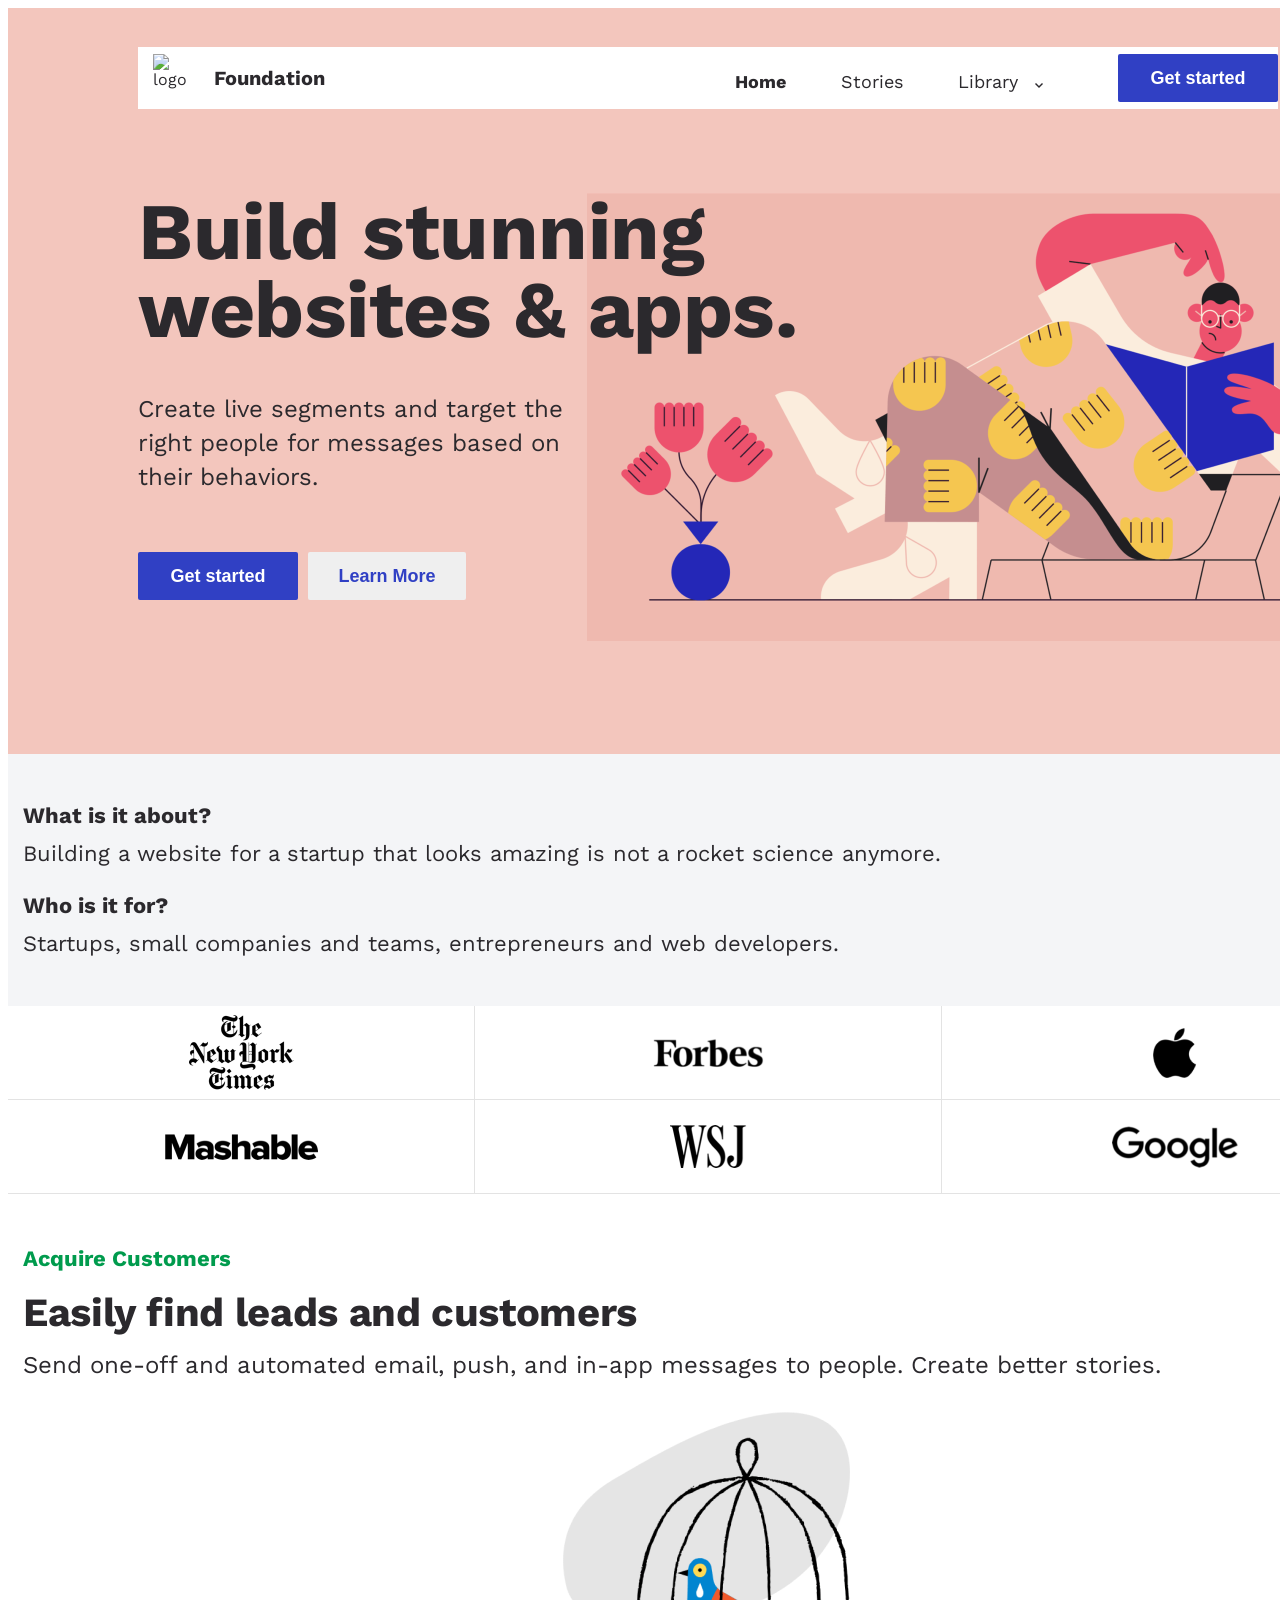
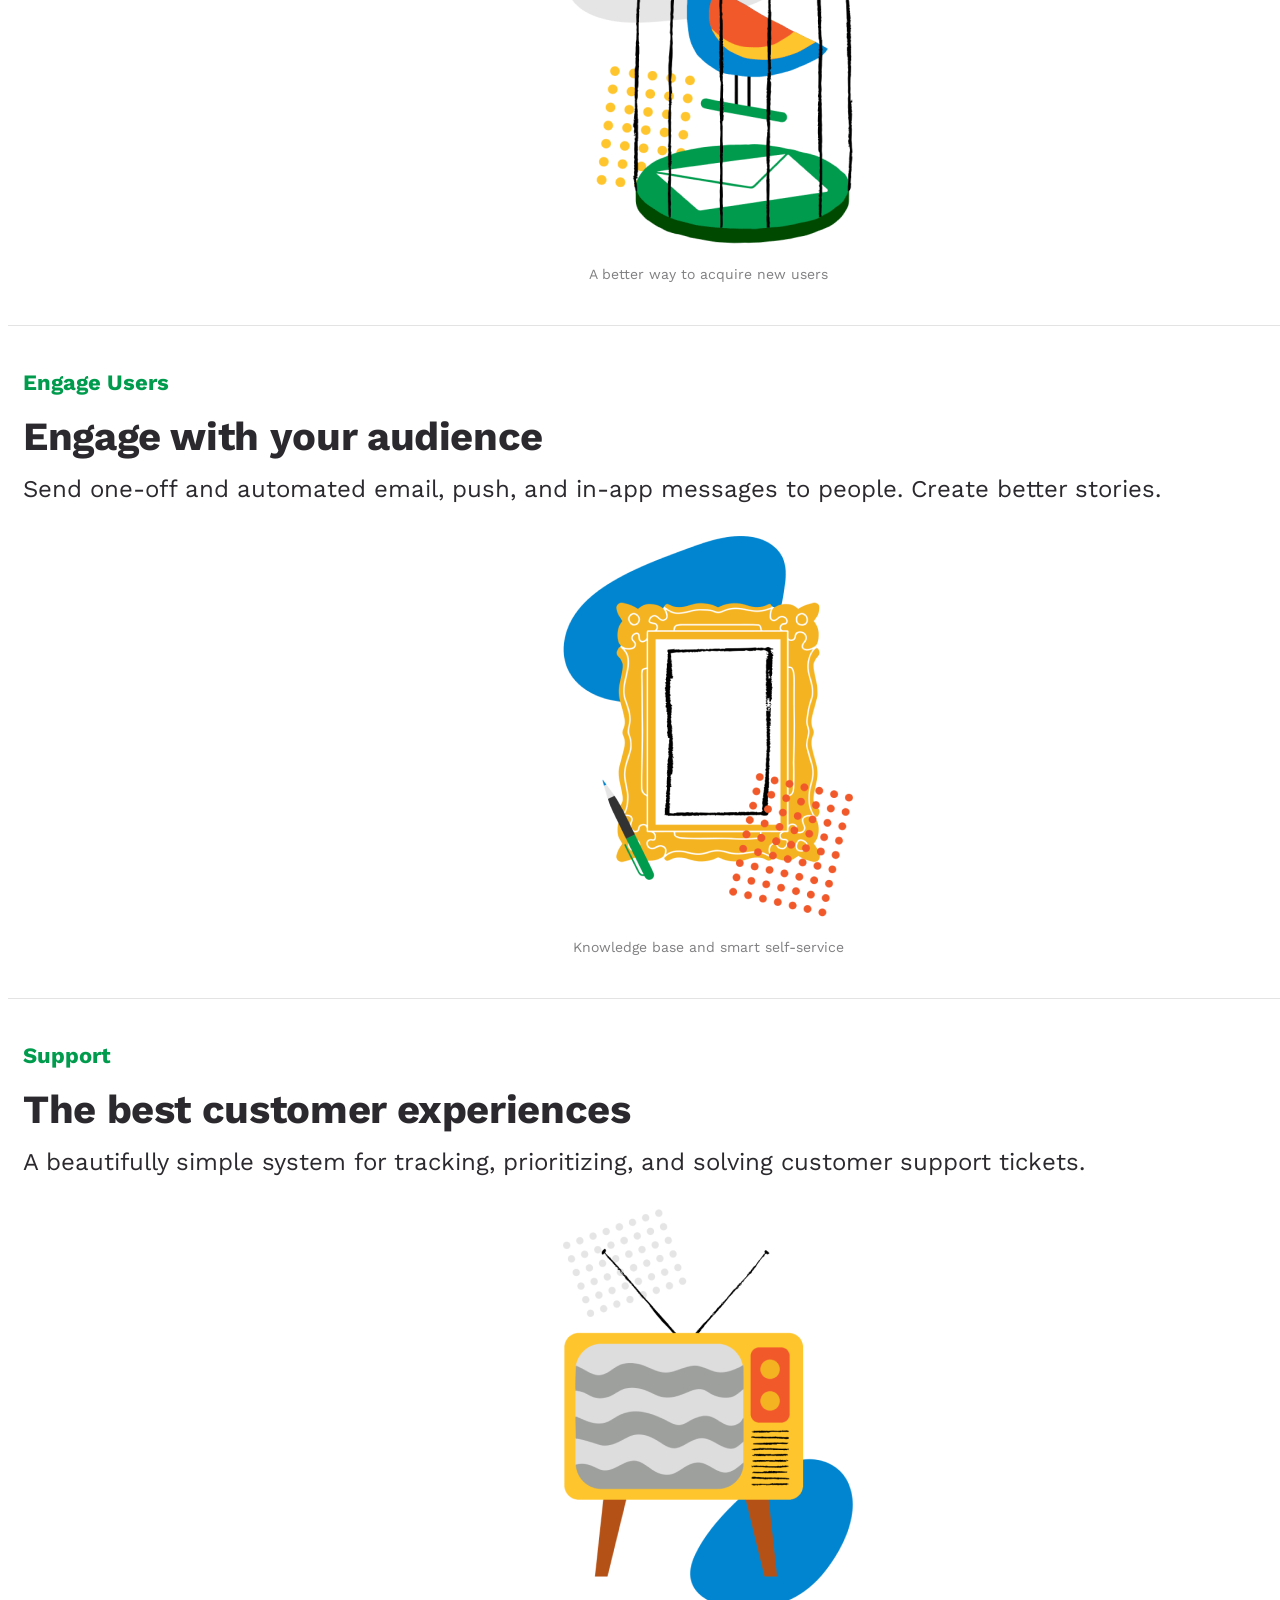
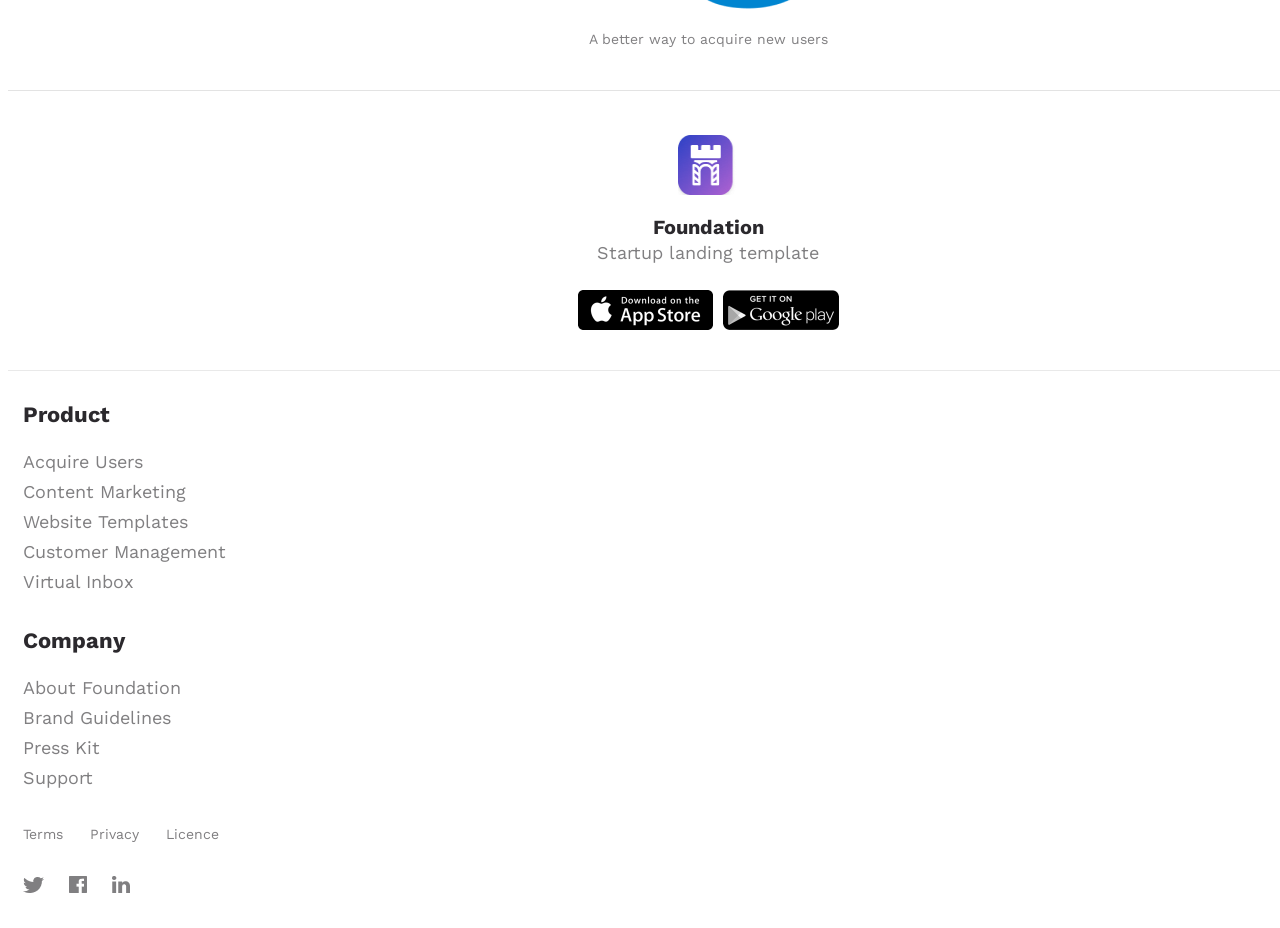
==== website/index.html @ b4afd5ca "website creation" ====
<!DOCTYPE html>
<html lang="en">
<head>
    <meta charset="UTF-8">
    <meta name="viewport" content="width=device-width, initial-scale=1.0">
    <link href="https://fonts.googleapis.com/css2?family=Work+Sans:wght@400;700&display=swap" rel="stylesheet">
    <link rel="stylesheet" href="https://cdnjs.cloudflare.com/ajax/libs/normalize/8.0.1/normalize.min.css"
        integrity="sha512-NhSC1YmyruXifcj/KFRWoC561YpHpc5Jtzgvbuzx5VozKpWvQ+4nXhPdFgmx8xqexRcpAglTj9sIBWINXa8x5w=="
        crossorigin="anonymous" referrerpolicy="no-referrer" />
    <title>Hello my first site!!!</title>
    <link rel="stylesheet" href="styles.css">
</head>
<body>
    <div class="page">
        <div class="top-section">
            <header class="header">
                <div class="logo">
                    <img class="logo__image" src="img/icon.png" alt="logo">
                    <div class="logo__text">
                        <div class="logo__name">Foundation</div>
                        <div class="logo__description">Startup landing template</div>
                    </div>
                </div>
                <nav class="navigation">
                        <a href="#" class="navigation__item navigation__item__selected">Home</a>
                        <a href="#" class="navigation__item">Stories</a>
                        <a href="#" class="navigation__item">Library <i class="navigation__arrow"></i></a>
                </nav>
                <button class="action-button header__button">Get started</button>
                <button class="header__menu-button">
                    <span class="header__menu-ikon"></span>
                </button>
            </header>

        <!-- Headline -->

            <section class="headline">
                <div class="headline__content">
                    <h1 class="headline__title">Build stunning websites & apps.</h1>
                    <p class="headline__description">Create live segments and target the right people for messages based on their behaviors.</p>
                    <div class="headline__actions">
                        <button class="action-button headline__actions-btn">Get started</button>
                        <button class="headline__learn-more-btn headline__actions-btn">Learn More</button>
                    </div>
                </div>
                <img class="headline__banner" src="img/ouch.png" alt="Headline Banner">
            </section>
        </div>

        <!-- About -->

        <section class="about">
            <article class="article">
                <h4 class="article__title">What is it about?</h4>
                <p class="article__text">Building a website for a startup that looks amazing is not a rocket science anymore.</p>
            </article>
            <article class="article">
                <h4 class="article__title">Who is it for?</h4>
                <p class="article__text">Startups, small companies and teams, entrepreneurs and web developers.</p>
            </article>
        </section>

        <!-- Customers -->

        <section class="customers">
            <div class="customers__row">
                <div class="customers__item">
                <img class="customers__logo" src="img/logo-customers/logo-nyt.png" alt="New York Times Logo">
                </div>
                <div class="customers__item">
                    <img class="customers__logo" src="img/logo-customers/logo-forbes.png" alt="Forbes Logo">
                </div>
                <div class="customers__item">
                    <img class="customers__logo" src="img/logo-customers/log0-apple.png" alt="Apple Logo">
                </div>
            </div>
            <div class="customers__row">
                <div class="customers__item">
                <img class="customers__logo" src="img/logo-customers/logo-mashable.png" alt="Mashable Logo">
                </div>
                <div class="customers__item">
                    <img class="customers__logo" src="img/logo-customers/logo-wsj.png" alt="WSJ Logo">
                </div>
                <div class="customers__item">
                    <img class="customers__logo" src="img/logo-customers/logo-google.png" alt="Google Logo">
                </div>
            </div>
        </section>

        <!-- Features - Mobile -->

        <section class="tips">
           <div class="tip">
                <span class="tip__subtitle">Acquire Customers</span>
                <h3 class="tip__title">Easily find leads and customers</h3>
                <p class="tip__description">Send one-off and automated email, push, and in-app messages to people. Create better stories.</p>
                <figure class="tip__decoration">
                    <img class="tip__image" src="img/tip-asquire-customer.png" alt="Asquire Customer">
                    <figcaption class="tip__image-caption">A better way to acquire new users</figcaption>
                </figure>
           </div> 
           <div class="tip">
                <span class="tip__subtitle">Engage Users</span>
                <h3 class="tip__title">Engage with your audience</h3>
                <p class="tip__description">Send one-off and automated email, push, and in-app messages to people. Create better stories.</p>
                <figure class="tip__decoration">
                    <img class="tip__image" src="img/tip-engage-user.png" alt="Engage Users">
                    <figcaption class="tip__image-caption">Knowledge base and smart self-service</figcaption>
                </figure>
           </div> 
           <div class="tip">
                <span class="tip__subtitle">Support</span>
                <h3 class="tip__title">The best customer experiences</h3>
                <p class="tip__description">A beautifully simple system for tracking, prioritizing, and solving customer support tickets.</p>
                <figure class="tip__decoration">
                    <img class="tip__image" src="img/tip-support.png" alt="Support">
                    <figcaption class="tip__image-caption">A better way to acquire new users</figcaption>
                </figure>
           </div> 
        </section>

        <!-- Features - Desctop -->

        <section class="feautures">
            <img class="feautures__left-decoration" src="img/features-pictures/hidden-ouch.png" alt="Half Hidden Head">
                <div class="feautures__content">
                    <div class="feautures__colum">
                        <h4 class="feautures__subtitle">Features</h4>
                        <h2 class="feautures__title">Easily find leads and customers</h2>
                        <p class="feautures__description">
                            Send one-off and automated email, push, and in-app messages to people. Create better stories.
                        </p>
                        <div class="feautures__advantage-header">
                            <img src="img/features-pictures/icon-compas.png" alt="Icon Compas">
                            <h5 class="feautures__advantage-title">Acquire new customers</h5>
                        </div>
                        <p class="feautures__advantage-description">
                            Everything you need to start building – including open-source code, documentation.
                        </p>
                        <div class="feautures__advantage-item">
                            <img src="img/features-pictures/icon-building.png" alt="Icon building">
                            <span class="feautures__advantage-item-text">Engage users</span>
                        </div>
                        <div class="feautures__advantage-item">
                            <img src="img/features-pictures/icon-bucket.png" alt="Icon bucket">
                            <span class="feautures__advantage-item-text">Develop across platforms</span>
                        </div>
                    </div>
                </div>
            <img class="feautures__banner" src="img/features-pictures/invision-screen.png" alt="Invision Screen">
        </section>

        <!-- Footer -->

        <footer class="footer">
            <div class="footer-navigation">
                <div class="about-company">
                    <div class="logo">
                        <img class="logo__image" src="img/icon-dark.png" alt="logo">
                        <div class="logo__text">
                            <div class="logo__name">Foundation</div>
                            <div class="logo__description">Startup landing template</div>
                        </div>
                    </div>
                    <div class="logo-vertical">
                        <img class="logo-vertical__image" src="img/icon-dark.png" alt="logo-vertical">
                        <div class="logo-vertical__text">
                            <div class="logo-vertical__name">Foundation</div>
                            <div class="logo-vertical__description">Startup landing template</div>
                        </div>
                    </div>
                    <p class="footer__description">Foundation is a website template for startups and small teams. It helps to build a website in no time.</p>
                    <div class="doanloads">
                        <img class="doanloads__item" src="img/app-store.png" alt="Apple Store Doanload">
                        <img src="img/google-play.png" alt="Google Play Doanload">
                    </div>
                </div>
                 <div class="footer__line hide_desctop"></div>
                <div class="additional-navigation">
                    <div class="additional-navigation__colum nav-links">
                        <h3 class="nav-links__title">Product</h3>
                        <ul class="nav-links__list">
                            <li class="nav-links__list-item">Acquire Users</li>
                            <li class="nav-links__list-item">Content Marketing</li>
                            <li class="nav-links__list-item">Website Templates</li>
                            <li class="nav-links__list-item">Customer Management</li>
                            <li class="nav-links__list-item">Virtual Inbox</li>
                        </ul>
                    </div>
                    <div class="additional-navigation__colum nav-links">
                        <h3 class="nav-links__title">Company</h3>
                        <ul class="nav-links__list">
                            <li class="nav-links__list-item">About Foundation</li>
                            <li class="nav-links__list-item">Brand Guidelines</li>
                            <li class="nav-links__list-item">Press Kit </li>
                            <li class="nav-links__list-item">Support</li>
                        </ul>
                    </div>
                </div>
            </div>
            <div class="footer__line hide_mobile"></div>
            <div class="footer-links">
                <nav class="terms">
                    <a href="#" class="terms__items">Terms</a>
                    <a href="#" class="terms__items">Privacy</a>
                    <a href="#" class="terms__items">Licence</a>
                </nav>
                <div class="social-links">
                    <a class="social-links__item" href="http://twitter.com" target="_blank"><img src="img/icon-twitter.png" alt="Twitter link"></a>
                    <a class="social-links__item" href="http://facebook.com" target="_blank"><img src="img/icon-fb.png" alt="Facebook link"></a>
                    <a class="social-links__item" href="http://linkedin.com" target="_blank"><img src="img/linkedIn.png" alt="Linkedin link"></a>
                </div>
            </div>
        </footer>
    </div>
</body>
</html>
---- website/styles.css ----
.action-button {
  background-color: #3040C4;
  color: #fff;
  width: 160px;
  height: 48px;
  font-size: 18px;
  font-weight: 700;
  border-radius: 2px;
  border: none;
}

@media screen and (min-width: 1400px) {
  .hide_desctop {
    display: none;
  }
}

@media screen and (max-width: 1399px) {
  .hide_mobile {
    display: none;
  }
}

.about {
  padding: 46px 15px;
  width: 100%;
  background-color: #F4F5F7;
}
@media screen and (min-width: 1400px) {
  .about {
    display: flex;
    justify-content: space-between;
    padding: 77px 131px 76px 130px;
  }
}

@media screen and (min-width: 1400px) {
  .article {
    width: 555px;
  }
}
.article:last-child {
  margin-top: 20px;
}
@media screen and (min-width: 1400px) {
  .article:last-child {
    margin-top: 0;
  }
}
.article__title {
  font-weight: 700;
  font-size: 22px;
  line-height: 32px;
  margin: 0;
}
.article__text {
  font-size: 22px;
  line-height: 32px;
  margin-bottom: 0;
  margin-top: 6px;
}

.customers {
  display: flex;
  flex-direction: column;
}
@media screen and (min-width: 1400px) {
  .customers {
    width: 1140px;
    margin: auto;
    display: flex;
    justify-content: space-between;
    padding-top: 30px;
    padding-bottom: 106px;
    align-items: center;
    flex-direction: row;
  }
}
.customers__row {
  display: flex;
}
@media screen and (min-width: 1400px) {
  .customers__row {
    flex: 1;
    justify-content: space-around;
  }
}
.customers__item {
  height: 94px;
  width: 107px;
  border-bottom: 1px solid #E3E3E3;
  border-right: 1px solid #E3E3E3;
  display: flex;
  justify-content: center;
  align-items: center;
  flex: 1;
}
.customers__item:last-child {
  border-right: none;
}
@media screen and (min-width: 1400px) {
  .customers__item {
    border: none;
  }
}
.customers__logo {
  filter: brightness(0);
  max-width: 80%;
}

.feautures {
  display: flex;
  position: relative;
}
@media screen and (max-width: 1399px) {
  .feautures {
    display: none;
  }
}
.feautures__content {
  width: 1140px;
  margin: auto;
  display: flex;
}
.feautures__colum {
  width: 459px;
}
.feautures__subtitle {
  font-weight: 700;
  font-size: 22px;
  line-height: 34px;
  color: rgb(0, 155, 77);
  margin: 0;
}
.feautures__title {
  font-weight: 700;
  font-size: 56px;
  line-height: 56px;
  letter-spacing: -0.5px;
  margin-top: 24px;
  margin-bottom: 0;
}
.feautures__description {
  font-size: 24px;
  line-height: 34px;
  margin-top: 30px;
  margin-bottom: 0;
}
.feautures__advantage-header {
  line-height: 42px;
  margin-top: 42px;
  display: flex;
}
.feautures__advantage-title {
  font-weight: 700;
  font-size: 22px;
  line-height: 26px;
  color: #3142C6;
  margin: 0;
  margin-left: 15px;
}
.feautures__advantage-description {
  font-size: 18px;
  line-height: 26px;
  margin-top: 8px;
  margin-bottom: 0;
  padding-bottom: 20px;
  border-bottom: 3px solid #3142C6;
}
.feautures__advantage-item {
  border-bottom: 1px solid rgba(43, 41, 45, 0.1490196078);
  margin-top: 21px;
  padding-bottom: 22px;
  display: flex;
}
.feautures__advantage-item-text {
  font-weight: 700;
  font-size: 22px;
  line-height: 26px;
  margin-left: 15px;
}
.feautures__left-decoration {
  position: absolute;
  top: 258px;
  height: 166px;
}
.feautures__banner {
  position: absolute;
  right: 0;
}

.footer {
  margin-top: auto;
  display: flex;
  flex-direction: column;
  margin-bottom: 0;
}
.footer__description {
  display: none;
  line-height: 26px;
  font-size: 18px;
  margin-top: 30px;
  width: 360px;
  color: rgba(43, 41, 45, 0.6);
}
@media screen and (min-width: 1400px) {
  .footer__description {
    display: block;
  }
}
.footer__line {
  border-top: 1px solid #2B292D;
  width: 100%;
  opacity: 0.1;
  margin: 0;
  margin-top: 40px;
}
@media screen and (min-width: 1400px) {
  .footer__line {
    margin: 0;
  }
}
@media screen and (max-width: 1399px) {
  .footer .logo {
    display: none;
  }
}

.about-company {
  margin-top: 44px;
}

.footer-navigation {
  margin: 0;
  display: flex;
  flex-direction: column;
}
@media screen and (min-width: 1400px) {
  .footer-navigation {
    width: 1140px;
    margin: 0 auto;
    height: 338px;
    display: flex;
    flex-direction: row;
  }
}

.doanloads {
  margin: 25px 15px 0 15px;
  display: flex;
  justify-content: center;
}
@media screen and (min-width: 1400px) {
  .doanloads {
    margin: 0;
    margin-top: 25px;
    justify-content: left;
  }
}
.doanloads__item {
  margin-right: 10px;
}

.additional-navigation {
  margin-left: 15px;
  margin-right: 15px;
  display: flex;
  flex-direction: column;
}
@media screen and (min-width: 1400px) {
  .additional-navigation {
    margin-top: 60px;
    margin-left: avto;
    flex-direction: row;
  }
}
.additional-navigation__colum {
  margin-top: 30px;
}
@media screen and (min-width: 1400px) {
  .additional-navigation__colum {
    margin-top: 0px;
    margin-right: 29px;
  }
}

.nav-links {
  width: 265px;
}
.nav-links__title {
  font-weight: 700;
  font-size: 22px;
  line-height: 28px;
  color: #2B292D;
  margin: 0;
}
.nav-links__list {
  list-style-type: none;
  font-weight: 400;
  font-size: 18px;
  line-height: 30px;
  color: rgba(43, 41, 45, 0.6);
  padding: 0;
  margin: 0;
  margin-top: 18px;
}

.footer-links {
  margin-left: 15px;
  display: flex;
  flex-direction: column;
}
@media screen and (min-width: 1400px) {
  .footer-links {
    height: 50px;
    flex-direction: row;
    width: 1140px;
    margin: 0 auto;
    align-items: center;
  }
}

.terms {
  line-height: 22px;
  font-size: 14px;
  margin-top: 30px;
}
@media screen and (min-width: 1400px) {
  .terms {
    margin-top: 0;
    line-height: 50px;
  }
}
.terms__items {
  text-decoration: none;
  color: #2B292D;
  opacity: 0.6;
  margin-right: 22px;
}

.social-links {
  margin-top: 31px;
  margin-bottom: 23px;
}
@media screen and (min-width: 1400px) {
  .social-links {
    margin-left: auto;
    margin-bottom: 0;
  }
}
.social-links__item {
  margin-left: 20px;
}
.social-links__item:first-child {
  margin-left: 0;
}

.logo-vertical {
  display: flex;
  flex-direction: column;
  align-items: center;
}
@media screen and (min-width: 1400px) {
  .logo-vertical {
    display: none;
  }
}
.logo-vertical__image {
  width: 60px;
  height: 60px;
}
.logo-vertical__name {
  font-weight: 700;
  font-size: 20px;
  line-height: 25px;
  text-align: center;
  margin-top: 20px;
}
.logo-vertical__description {
  font-size: 18px;
  line-height: 25px;
  text-align: center;
  color: rgba(43, 41, 45, 0.6);
}

.header {
  height: 64px;
  width: 100%;
  background-color: #fff;
  display: flex;
  align-items: center;
  padding-left: 15px;
}

.navigation {
  display: none;
}

.header__button {
  display: none;
}

.header__menu-button {
  width: 58px;
  border: none;
  border-left: 1px solid rgba(0, 0, 0, 0.1490196078);
  height: 100%;
  margin-left: auto;
  background: transparent;
}

.header__menu-ikon {
  width: 18px;
  height: 13px;
  background-image: url("img/icon-gamburger.png");
  display: inline-block;
}

@media screen and (min-width: 400px) {
  .top-section {
    background-color: #F3C6BD;
    padding-top: 39px;
  }
  .header__menu-button {
    display: none;
  }
  .header {
    width: 1140px;
    height: 62px;
    margin: auto;
    display: flex;
  }
  .navigation {
    display: block;
    margin-left: auto;
    margin-top: 7px;
    margin-right: 75px;
  }
  .header__button {
    display: block;
  }
  .logo__description {
    font-size: 18px;
    line-height: 25px;
    font-size: #2B292D;
    opacity: 0.6;
  }
  .logo__image {
    width: 60px;
    height: 60px;
    margin-right: 15px;
  }
}
.navigation__item {
  color: #2B292D;
  text-decoration: none;
  line-height: 25px;
  font-size: 18px;
  margin-right: 50px;
}

.navigation__item:last-child {
  margin-right: 0;
}

.navigation__item__selected {
  font-weight: 700;
}

.navigation__arrow {
  display: inline-block;
  height: 5px;
  width: 8px;
  margin-left: 11px;
  background-image: url(img/arrow.png);
}

.logo {
  display: flex;
}

.logo__image {
  width: 48px;
  height: 48px;
  margin-right: 13px;
}

.logo__name {
  font-size: 20px;
  line-height: 25px;
  font-weight: 700;
}

.logo__description {
  display: none;
}

.logo__text {
  display: flex;
  flex-direction: column;
  justify-content: center;
}

.top-section {
  background-color: #F3C6BD;
}

.headline {
  width: 100%;
}

.headline__content {
  margin: 35px 15px 33px 15px;
}

.headline__title {
  font-weight: 700;
  font-size: 50px;
  line-height: 50px;
  letter-spacing: -0.3125px;
  margin: 0;
}

.headline__description {
  margin-top: 24px;
  margin-bottom: 0;
  font-size: 24px;
  line-height: 34px;
}

.headline__actions {
  margin-top: 30px;
}

.headline__learn-more-btn {
  background-color: fff;
  color: #3040C4;
  width: 158px;
  height: 48px;
  font-size: 18px;
  font-weight: 700;
  border-radius: 2px;
  border: none;
  margin-top: 15px;
}

.headline__banner {
  width: 100%;
  margin-bottom: 36px;
}

@media screen and (max-width: 399px) {
  .headline__actions-btn {
    width: 100%;
  }
}
@media screen and (min-width: 400px) {
  .headline {
    position: relative;
    width: 1140px;
    margin: auto;
    margin-top: 84px;
    display: flex;
    padding-bottom: 77px;
  }
  .headline__content {
    position: absolute;
    z-index: 1;
    margin: 0;
  }
  .headline__title {
    width: 754px;
    height: 165px;
    font-size: 80px;
    line-height: 78px;
    letter-spacing: -0.5px;
    z-index: 1;
  }
  .headline__description {
    margin-top: 34px;
    margin-bottom: 0;
    width: 456px;
    height: 102px;
    font-size: 24px;
    line-height: 34px;
    z-index: 1;
  }
  .headline__actions {
    margin-top: 58px;
    display: flex;
  }
  .headline__learn-more-btn {
    margin-left: 10px;
    margin-top: 0;
  }
  .headline__banner {
    position: relative;
    right: -105px;
    top: 0;
    width: 796px;
    height: 448px;
    margin-left: auto;
  }
}
.tips {
  margin-top: 8px;
}
@media screen and (min-width: 1400px) {
  .tips {
    display: none;
  }
}

.tip {
  padding: 40px 15px 0 15px;
  border-bottom: 1px solid #E3E3E3;
}
.tip__subtitle {
  font-weight: 700;
  font-size: 22px;
  line-height: 34px;
  color: #009B4D;
}
.tip__title {
  margin: 0;
  margin-top: 17px;
  font-weight: 700;
  font-size: 40px;
  line-height: 40px;
  letter-spacing: -0.357143px;
}
.tip__decoration {
  margin: 0;
  margin-bottom: 40px;
  display: flex;
  flex-direction: column;
  align-items: center;
}
.tip__description {
  margin: 0;
  margin-top: 15px;
  font-size: 24px;
  line-height: 34px;
}
.tip__image {
  margin-top: 30px;
  max-width: 100%;
}
.tip__image-caption {
  font-size: 14px;
  line-height: 22px;
  text-align: center;
  color: rgba(43, 41, 45, 0.6);
  margin-top: 19px;
  max-width: 100%;
}

* {
  box-sizing: border-box;
}

html {
  font-size: 16px;
  font-family: "Work Sans", sans-serif;
  color: #2B292D;
}

.page {
  width: 100%;
  overflow-x: hidden;
}

@media screen and (min-width: 400px) {
  .page {
    width: 1400px;
    margin: auto;
    min-height: 100vh;
    display: flex;
    flex-direction: column;
  }
}

/*# sourceMappingURL=styles.css.map */
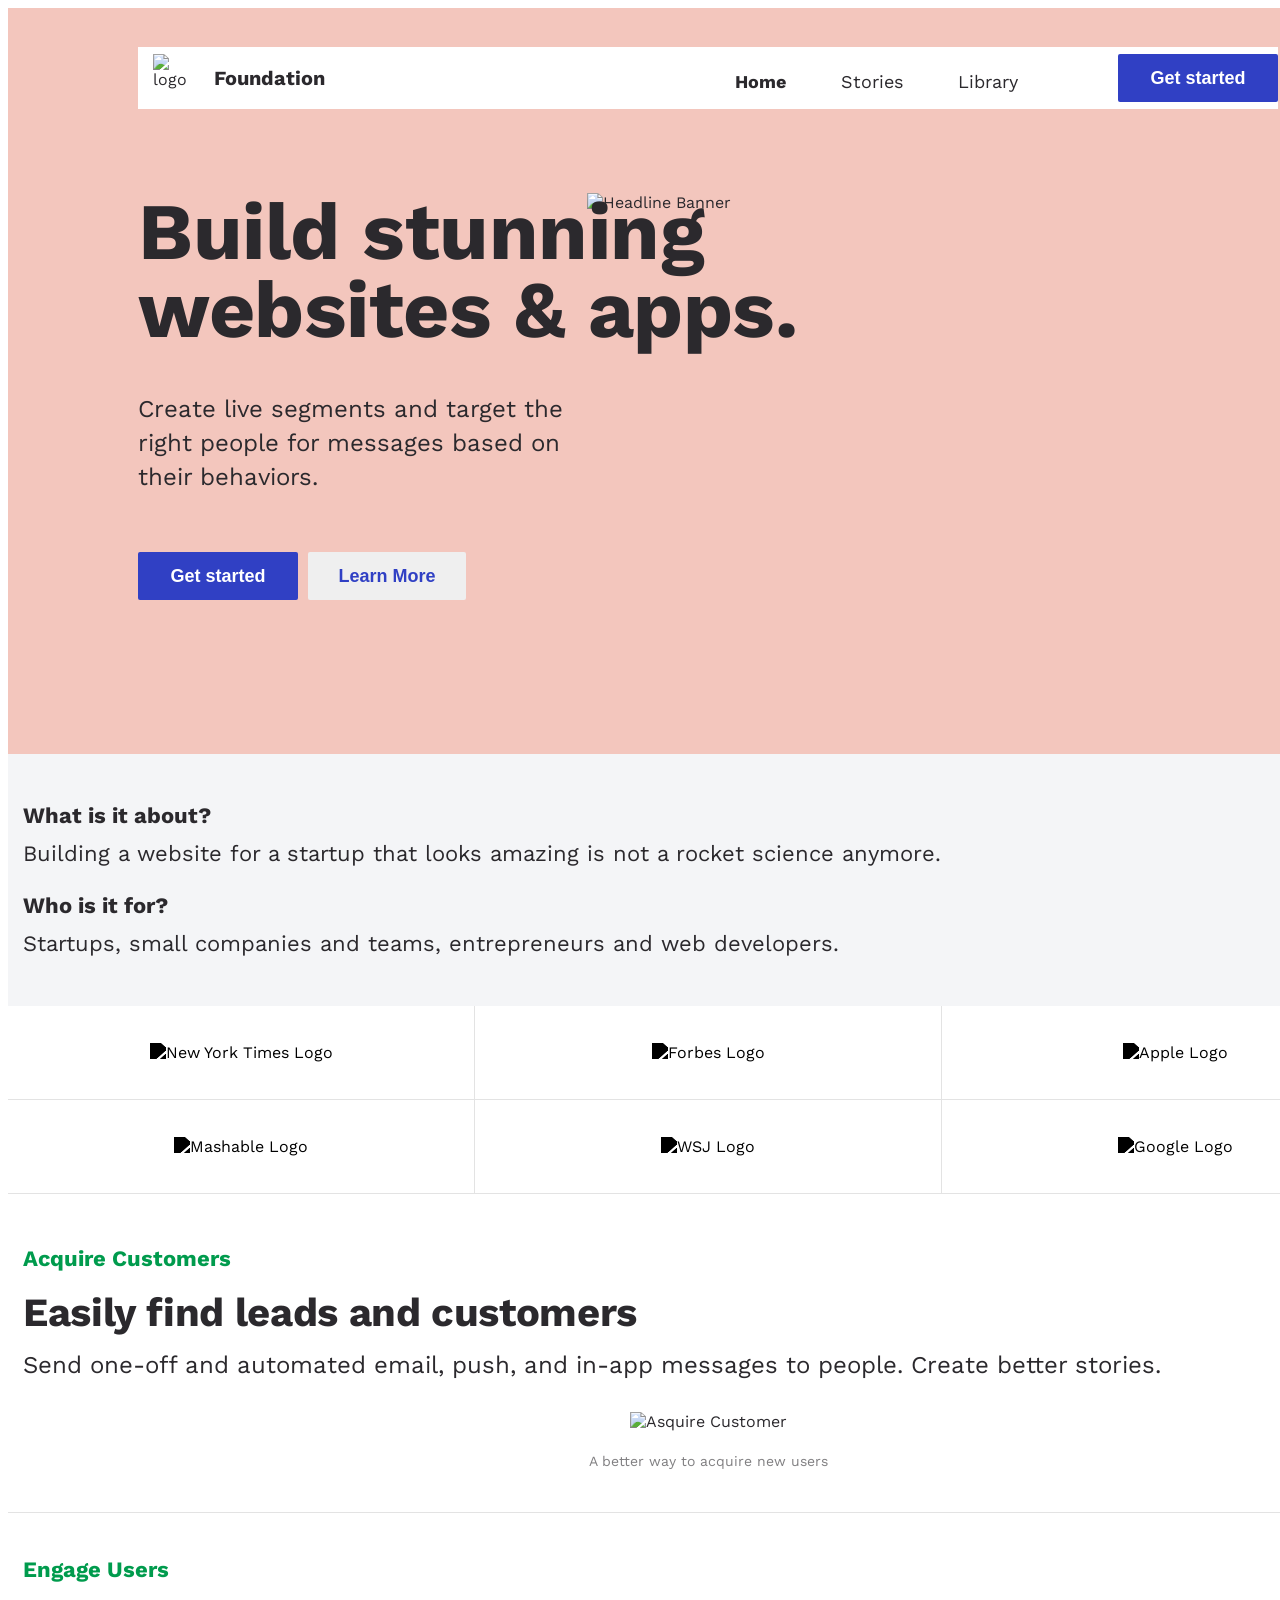
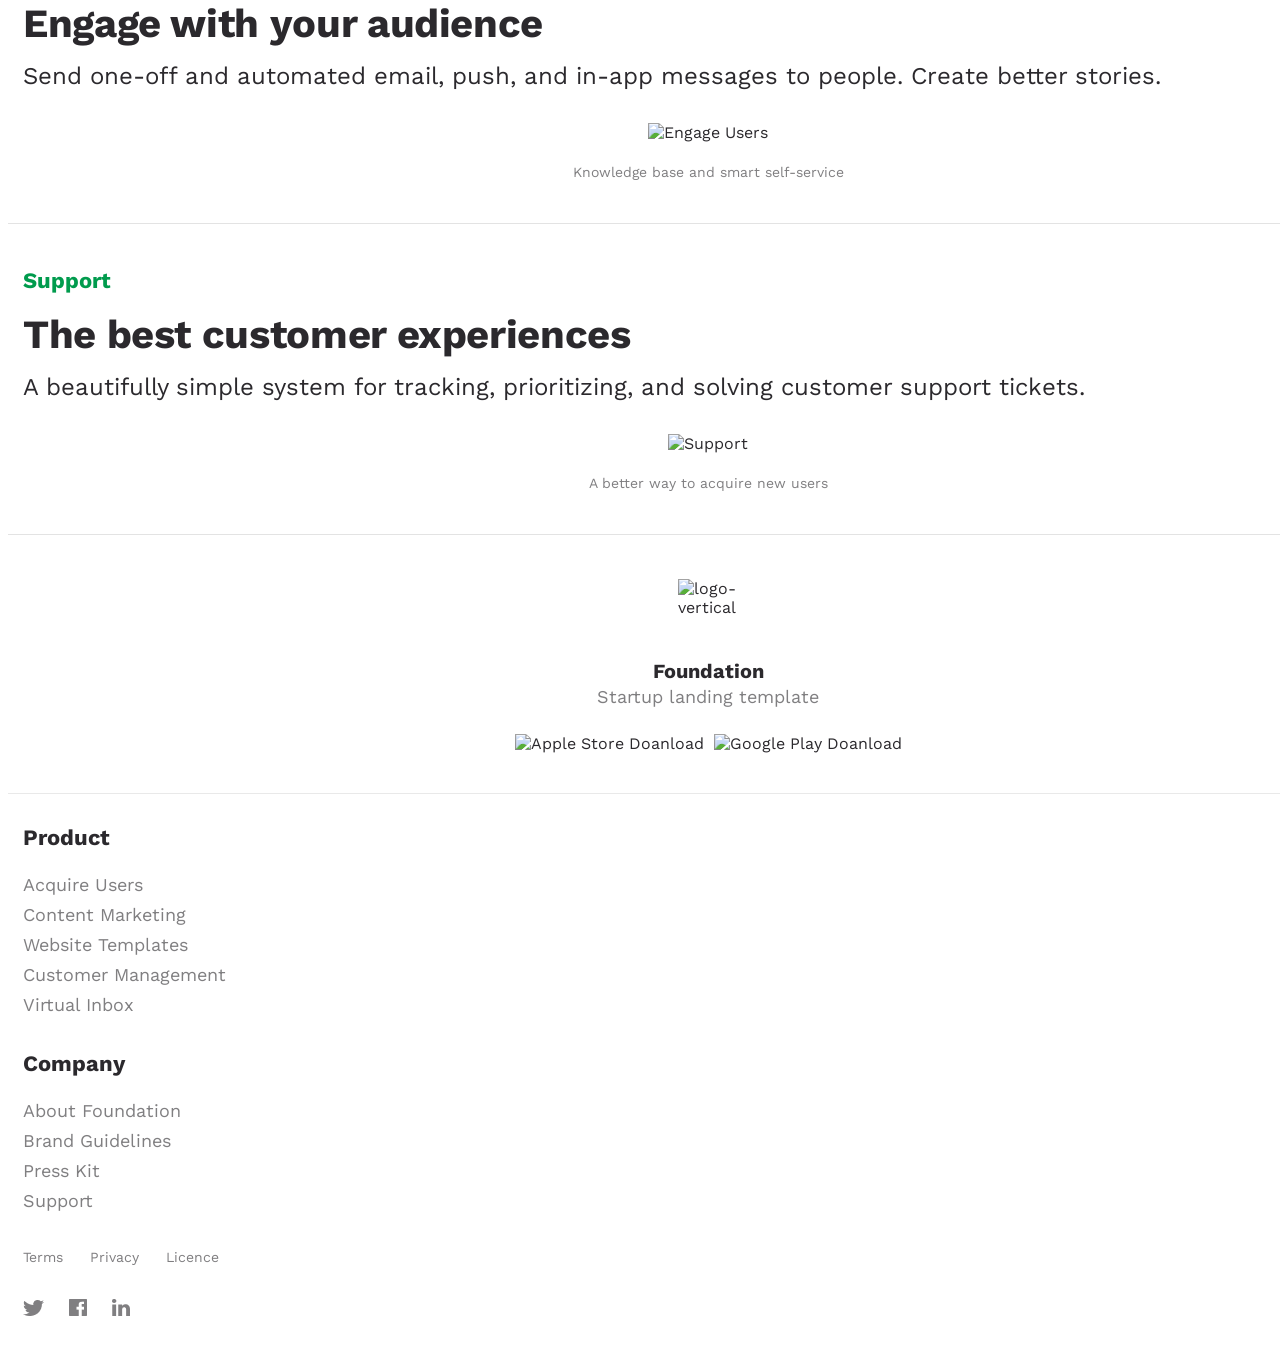
==== commit 82f5aefd: "img http" ====
--- a/website/index.html
+++ b/website/index.html
@@ -15,7 +15,7 @@
         <div class="top-section">
             <header class="header">
                 <div class="logo">
-                    <img class="logo__image" src="img/icon.png" alt="logo">
+                    <img class="logo__image" src="https://gromcode.s3.eu-central-1.amazonaws.com/front-end/html-css/lesson24/hw1/icon.png" alt="logo">
                     <div class="logo__text">
                         <div class="logo__name">Foundation</div>
                         <div class="logo__description">Startup landing template</div>
@@ -43,7 +43,7 @@
                         <button class="headline__learn-more-btn headline__actions-btn">Learn More</button>
                     </div>
                 </div>
-                <img class="headline__banner" src="img/ouch.png" alt="Headline Banner">
+                <img class="headline__banner" src="https://gromcode.s3.eu-central-1.amazonaws.com/front-end/html-css/lesson24/hw1/ouch.png" alt="Headline Banner">
             </section>
         </div>
 
@@ -65,24 +65,24 @@
         <section class="customers">
             <div class="customers__row">
                 <div class="customers__item">
-                <img class="customers__logo" src="img/logo-customers/logo-nyt.png" alt="New York Times Logo">
-                </div>
-                <div class="customers__item">
-                    <img class="customers__logo" src="img/logo-customers/logo-forbes.png" alt="Forbes Logo">
-                </div>
-                <div class="customers__item">
-                    <img class="customers__logo" src="img/logo-customers/log0-apple.png" alt="Apple Logo">
+                <img class="customers__logo" src="https://gromcode.s3.eu-central-1.amazonaws.com/front-end/html-css/lesson24/hw1/logo-nyt.png" alt="New York Times Logo">
+                </div>
+                <div class="customers__item">
+                    <img class="customers__logo" src="https://gromcode.s3.eu-central-1.amazonaws.com/front-end/html-css/lesson24/hw1/logo-forbes.png" alt="Forbes Logo">
+                </div>
+                <div class="customers__item">
+                    <img class="customers__logo" src="https://gromcode.s3.eu-central-1.amazonaws.com/front-end/html-css/lesson24/hw1/logo-apple.png" alt="Apple Logo">
                 </div>
             </div>
             <div class="customers__row">
                 <div class="customers__item">
-                <img class="customers__logo" src="img/logo-customers/logo-mashable.png" alt="Mashable Logo">
-                </div>
-                <div class="customers__item">
-                    <img class="customers__logo" src="img/logo-customers/logo-wsj.png" alt="WSJ Logo">
-                </div>
-                <div class="customers__item">
-                    <img class="customers__logo" src="img/logo-customers/logo-google.png" alt="Google Logo">
+                <img class="customers__logo" src="https://gromcode.s3.eu-central-1.amazonaws.com/front-end/html-css/lesson24/hw1/logo-mashable.png" alt="Mashable Logo">
+                </div>
+                <div class="customers__item">
+                    <img class="customers__logo" src="https://gromcode.s3.eu-central-1.amazonaws.com/front-end/html-css/lesson24/hw1/logo-wsj.png" alt="WSJ Logo">
+                </div>
+                <div class="customers__item">
+                    <img class="customers__logo" src="https://gromcode.s3.eu-central-1.amazonaws.com/front-end/html-css/lesson24/hw1/logo-google.png" alt="Google Logo">
                 </div>
             </div>
         </section>
@@ -95,7 +95,7 @@
                 <h3 class="tip__title">Easily find leads and customers</h3>
                 <p class="tip__description">Send one-off and automated email, push, and in-app messages to people. Create better stories.</p>
                 <figure class="tip__decoration">
-                    <img class="tip__image" src="img/tip-asquire-customer.png" alt="Asquire Customer">
+                    <img class="tip__image" src="https://gromcode.s3.eu-central-1.amazonaws.com/front-end/html-css/lesson24/hw1/tip-asquire-customer.png" alt="Asquire Customer">
                     <figcaption class="tip__image-caption">A better way to acquire new users</figcaption>
                 </figure>
            </div> 
@@ -104,7 +104,7 @@
                 <h3 class="tip__title">Engage with your audience</h3>
                 <p class="tip__description">Send one-off and automated email, push, and in-app messages to people. Create better stories.</p>
                 <figure class="tip__decoration">
-                    <img class="tip__image" src="img/tip-engage-user.png" alt="Engage Users">
+                    <img class="tip__image" src="https://gromcode.s3.eu-central-1.amazonaws.com/front-end/html-css/lesson24/hw1/tip-engage-user.png" alt="Engage Users">
                     <figcaption class="tip__image-caption">Knowledge base and smart self-service</figcaption>
                 </figure>
            </div> 
@@ -113,7 +113,7 @@
                 <h3 class="tip__title">The best customer experiences</h3>
                 <p class="tip__description">A beautifully simple system for tracking, prioritizing, and solving customer support tickets.</p>
                 <figure class="tip__decoration">
-                    <img class="tip__image" src="img/tip-support.png" alt="Support">
+                    <img class="tip__image" src="https://gromcode.s3.eu-central-1.amazonaws.com/front-end/html-css/lesson24/hw1/tip-support.png" alt="Support">
                     <figcaption class="tip__image-caption">A better way to acquire new users</figcaption>
                 </figure>
            </div> 
@@ -122,7 +122,7 @@
         <!-- Features - Desctop -->
 
         <section class="feautures">
-            <img class="feautures__left-decoration" src="img/features-pictures/hidden-ouch.png" alt="Half Hidden Head">
+            <img class="feautures__left-decoration" src="https://gromcode.s3.eu-central-1.amazonaws.com/front-end/html-css/lesson24/hw1/hidden-ouch.png" alt="Half Hidden Head">
                 <div class="feautures__content">
                     <div class="feautures__colum">
                         <h4 class="feautures__subtitle">Features</h4>
@@ -131,23 +131,23 @@
                             Send one-off and automated email, push, and in-app messages to people. Create better stories.
                         </p>
                         <div class="feautures__advantage-header">
-                            <img src="img/features-pictures/icon-compas.png" alt="Icon Compas">
+                            <img src="https://gromcode.s3.eu-central-1.amazonaws.com/front-end/html-css/lesson24/hw1/icon-compas.png" alt="Icon Compas">
                             <h5 class="feautures__advantage-title">Acquire new customers</h5>
                         </div>
                         <p class="feautures__advantage-description">
                             Everything you need to start building – including open-source code, documentation.
                         </p>
                         <div class="feautures__advantage-item">
-                            <img src="img/features-pictures/icon-building.png" alt="Icon building">
+                            <img src="https://gromcode.s3.eu-central-1.amazonaws.com/front-end/html-css/lesson24/hw1/icon-building.png" alt="Icon building">
                             <span class="feautures__advantage-item-text">Engage users</span>
                         </div>
                         <div class="feautures__advantage-item">
-                            <img src="img/features-pictures/icon-bucket.png" alt="Icon bucket">
+                            <img src="https://gromcode.s3.eu-central-1.amazonaws.com/front-end/html-css/lesson24/hw1/icon-bucket.png" alt="Icon bucket">
                             <span class="feautures__advantage-item-text">Develop across platforms</span>
                         </div>
                     </div>
                 </div>
-            <img class="feautures__banner" src="img/features-pictures/invision-screen.png" alt="Invision Screen">
+            <img class="feautures__banner" src="https://gromcode.s3.eu-central-1.amazonaws.com/front-end/html-css/lesson24/hw1/invision-screen.png" alt="Invision Screen">
         </section>
 
         <!-- Footer -->
@@ -156,14 +156,14 @@
             <div class="footer-navigation">
                 <div class="about-company">
                     <div class="logo">
-                        <img class="logo__image" src="img/icon-dark.png" alt="logo">
+                        <img class="logo__image" src="https://gromcode.s3.eu-central-1.amazonaws.com/front-end/html-css/lesson24/hw1/icon-dark.png" alt="logo">
                         <div class="logo__text">
                             <div class="logo__name">Foundation</div>
                             <div class="logo__description">Startup landing template</div>
                         </div>
                     </div>
                     <div class="logo-vertical">
-                        <img class="logo-vertical__image" src="img/icon-dark.png" alt="logo-vertical">
+                        <img class="logo-vertical__image" src="https://gromcode.s3.eu-central-1.amazonaws.com/front-end/html-css/lesson24/hw1/icon-dark.png" alt="logo-vertical">
                         <div class="logo-vertical__text">
                             <div class="logo-vertical__name">Foundation</div>
                             <div class="logo-vertical__description">Startup landing template</div>
@@ -171,8 +171,8 @@
                     </div>
                     <p class="footer__description">Foundation is a website template for startups and small teams. It helps to build a website in no time.</p>
                     <div class="doanloads">
-                        <img class="doanloads__item" src="img/app-store.png" alt="Apple Store Doanload">
-                        <img src="img/google-play.png" alt="Google Play Doanload">
+                        <img class="doanloads__item" src="https://gromcode.s3.eu-central-1.amazonaws.com/front-end/html-css/lesson24/hw1/app-store.png" alt="Apple Store Doanload">
+                        <img src="https://gromcode.s3.eu-central-1.amazonaws.com/front-end/html-css/lesson24/hw1/google-play.png" alt="Google Play Doanload">
                     </div>
                 </div>
                  <div class="footer__line hide_desctop"></div>
--- a/website/styles.css
+++ b/website/styles.css
@@ -472,7 +472,7 @@
   height: 5px;
   width: 8px;
   margin-left: 11px;
-  background-image: url(img/arrow.png);
+  background-image: url(https://gromcode.s3.eu-central-1.amazonaws.com/front-end/html-css/lesson24/hw1/arrow.png);
 }
 
 .logo {
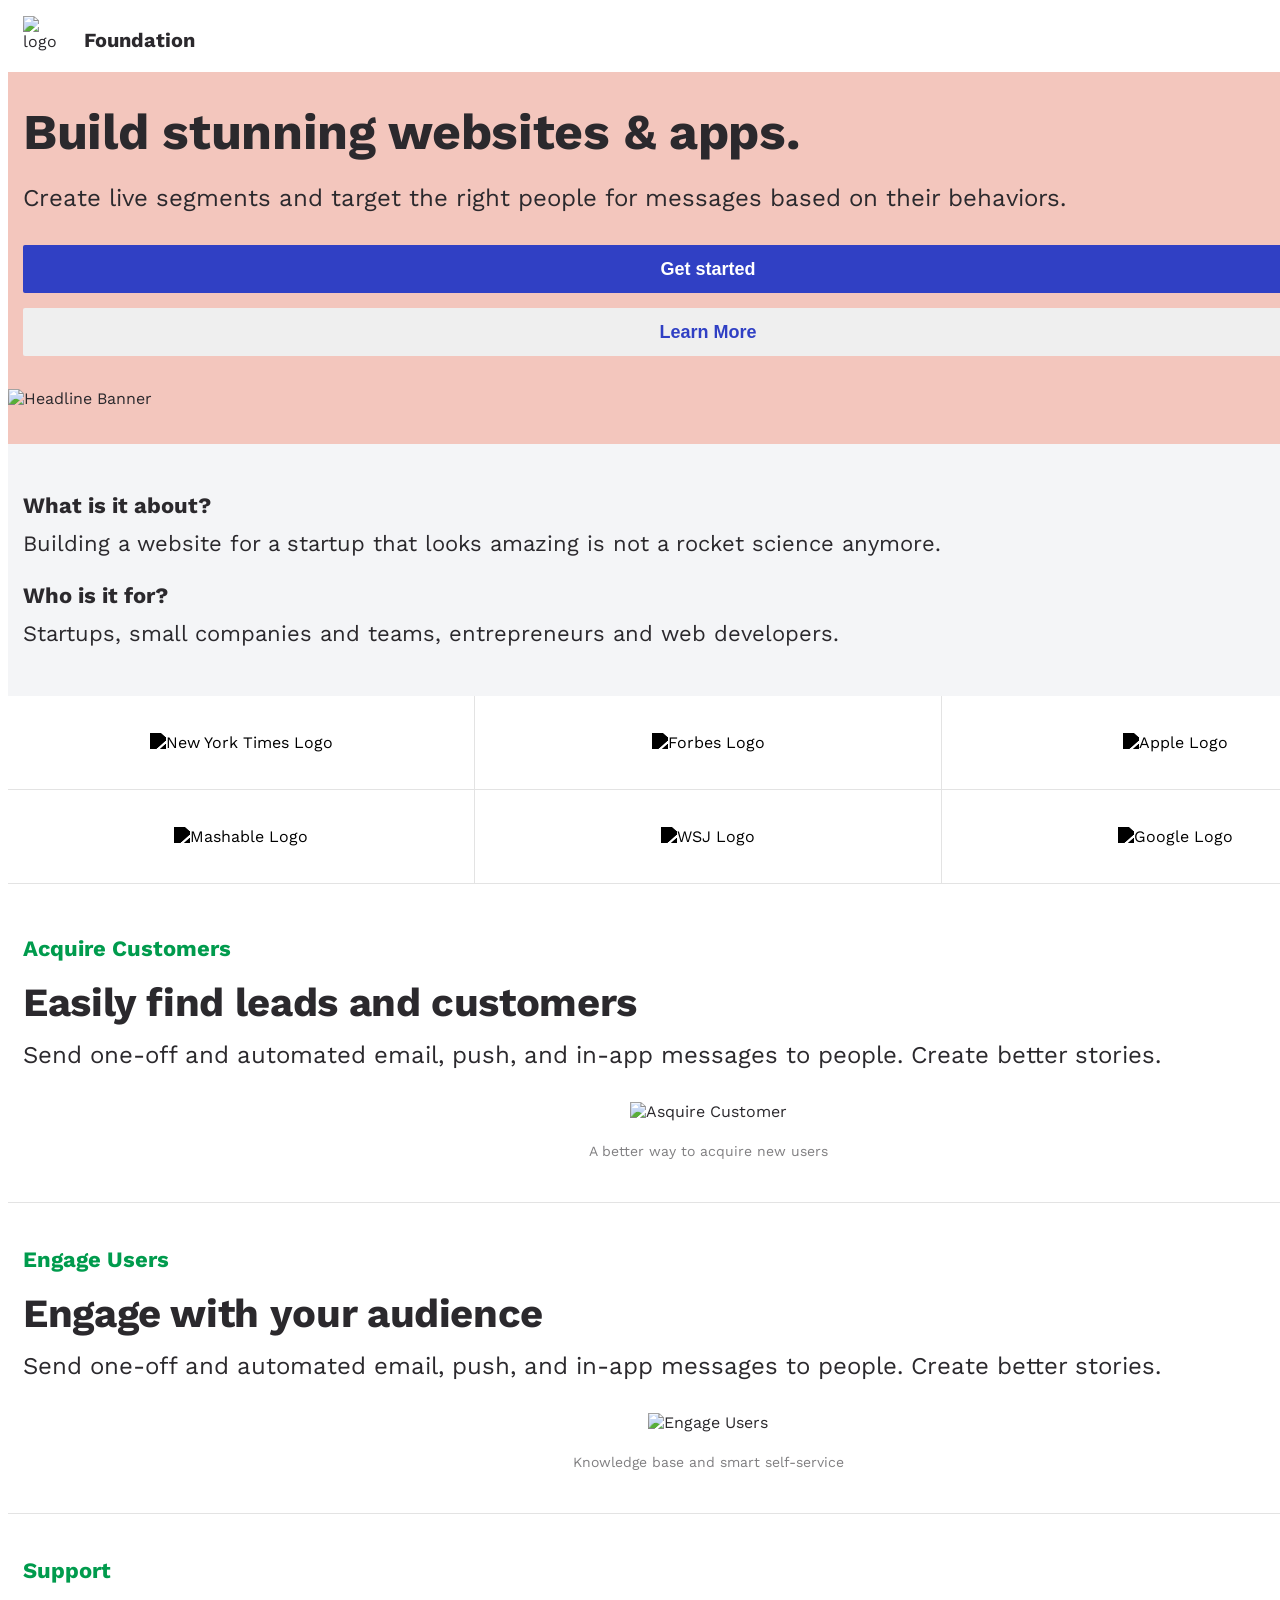
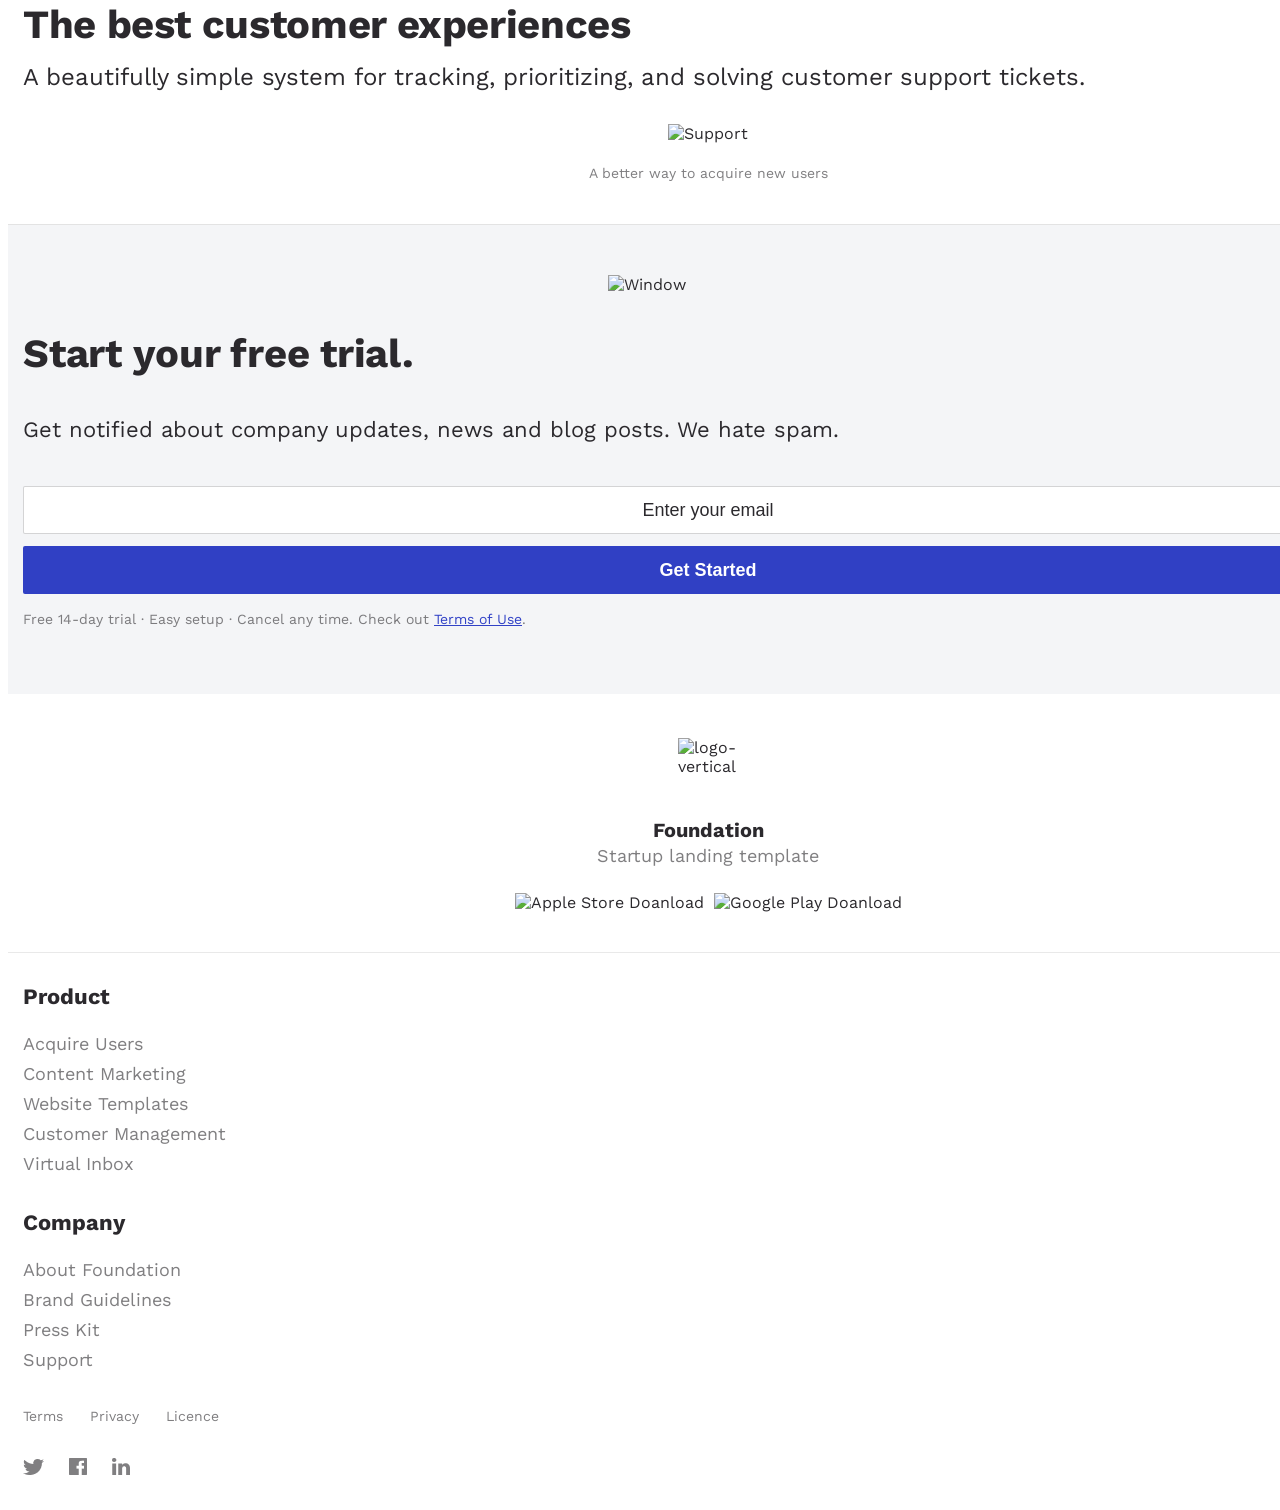
==== commit 8b786c4a: "order - mobile first" ====
--- a/website/index.html
+++ b/website/index.html
@@ -150,6 +150,17 @@
             <img class="feautures__banner" src="https://gromcode.s3.eu-central-1.amazonaws.com/front-end/html-css/lesson24/hw1/invision-screen.png" alt="Invision Screen">
         </section>
 
+        <!-- Order -->
+
+        <section class="order">
+            <img class="order__illusration" src="https://gromcode.s3.eu-central-1.amazonaws.com/front-end/html-css/lesson24/hw1/illustration-window.png" alt="Window">
+            <h3 class="order__title">Start your free trial.</h3>
+            <p class="order__text">Get notified about company updates, news and blog posts. We hate spam.</p>
+            <input class="order__email" type"email" placeholder="Enter your email">
+            <button class="action-button order__button">Get Started</button>
+            <p class="order__terms">Free 14-day trial · Easy setup · Cancel any time. Check out <a class="order__terms-link" href="#">Terms of Use</a>.</p>
+        </section>
+
         <!-- Footer -->
 
         <footer class="footer">
--- a/website/styles.css
+++ b/website/styles.css
@@ -129,7 +129,7 @@
   font-weight: 700;
   font-size: 22px;
   line-height: 34px;
-  color: rgb(0, 155, 77);
+  color: #009B4D;
   margin: 0;
 }
 .feautures__title {
@@ -165,10 +165,10 @@
   margin-top: 8px;
   margin-bottom: 0;
   padding-bottom: 20px;
-  border-bottom: 3px solid #3142C6;
+  border-bottom: 3px solid #3040C4;
 }
 .feautures__advantage-item {
-  border-bottom: 1px solid rgba(43, 41, 45, 0.1490196078);
+  border-bottom: 1px solid #2B292D;
   margin-top: 21px;
   padding-bottom: 22px;
   display: flex;
@@ -391,15 +391,23 @@
   align-items: center;
   padding-left: 15px;
 }
-
-.navigation {
-  display: none;
-}
-
+@media screen and (min-width: 1400px) {
+  .header {
+    width: 1140px;
+    height: 62px;
+    margin: auto;
+    display: flex;
+    background: transparent;
+  }
+}
 .header__button {
   display: none;
 }
-
+@media screen and (min-width: 1400px) {
+  .header__button {
+    display: block;
+  }
+}
 .header__menu-button {
   width: 58px;
   border: none;
@@ -408,48 +416,41 @@
   margin-left: auto;
   background: transparent;
 }
-
+@media screen and (min-width: 1400px) {
+  .header__menu-button {
+    display: none;
+  }
+}
 .header__menu-ikon {
   width: 18px;
   height: 13px;
-  background-image: url("img/icon-gamburger.png");
+  background-image: url(https://gromcode.s3.eu-central-1.amazonaws.com/front-end/html-css/lesson24/hw1/icon-hamburger.png);
   display: inline-block;
 }
-
-@media screen and (min-width: 400px) {
-  .top-section {
-    background-color: #F3C6BD;
-    padding-top: 39px;
-  }
+.header .logo__description {
+  display: none;
+}
+@media screen and (min-width: 1400px) {
+  .header .logo__description {
+    display: block;
+  }
+}
+@media screen and (min-width: 1400px) {
   .header__menu-button {
     display: none;
   }
-  .header {
-    width: 1140px;
-    height: 62px;
-    margin: auto;
-    display: flex;
-  }
+}
+
+.navigation {
+  display: none;
+}
+@media screen and (min-width: 1400px) {
   .navigation {
     display: block;
     margin-left: auto;
     margin-top: 7px;
     margin-right: 75px;
   }
-  .header__button {
-    display: block;
-  }
-  .logo__description {
-    font-size: 18px;
-    line-height: 25px;
-    font-size: #2B292D;
-    opacity: 0.6;
-  }
-  .logo__image {
-    width: 60px;
-    height: 60px;
-    margin-right: 15px;
-  }
 }
 .navigation__item {
   color: #2B292D;
@@ -458,15 +459,12 @@
   font-size: 18px;
   margin-right: 50px;
 }
-
 .navigation__item:last-child {
   margin-right: 0;
 }
-
 .navigation__item__selected {
   font-weight: 700;
 }
-
 .navigation__arrow {
   display: inline-block;
   height: 5px;
@@ -478,23 +476,29 @@
 .logo {
   display: flex;
 }
-
 .logo__image {
   width: 48px;
   height: 48px;
   margin-right: 13px;
 }
-
+@media screen and (min-width: 1400px) {
+  .logo__image {
+    width: 60px;
+    height: 60px;
+    margin-right: 15px;
+  }
+}
 .logo__name {
   font-size: 20px;
   line-height: 25px;
   font-weight: 700;
 }
-
 .logo__description {
-  display: none;
-}
-
+  font-size: 18px;
+  line-height: 25px;
+  font-size: #2B292D;
+  opacity: 0.6;
+}
 .logo__text {
   display: flex;
   flex-direction: column;
@@ -504,57 +508,17 @@
 .top-section {
   background-color: #F3C6BD;
 }
+@media screen and (min-width: 1400px) {
+  .top-section {
+    background-color: #F3C6BD;
+    padding-top: 39px;
+  }
+}
 
 .headline {
   width: 100%;
 }
-
-.headline__content {
-  margin: 35px 15px 33px 15px;
-}
-
-.headline__title {
-  font-weight: 700;
-  font-size: 50px;
-  line-height: 50px;
-  letter-spacing: -0.3125px;
-  margin: 0;
-}
-
-.headline__description {
-  margin-top: 24px;
-  margin-bottom: 0;
-  font-size: 24px;
-  line-height: 34px;
-}
-
-.headline__actions {
-  margin-top: 30px;
-}
-
-.headline__learn-more-btn {
-  background-color: fff;
-  color: #3040C4;
-  width: 158px;
-  height: 48px;
-  font-size: 18px;
-  font-weight: 700;
-  border-radius: 2px;
-  border: none;
-  margin-top: 15px;
-}
-
-.headline__banner {
-  width: 100%;
-  margin-bottom: 36px;
-}
-
-@media screen and (max-width: 399px) {
-  .headline__actions-btn {
-    width: 100%;
-  }
-}
-@media screen and (min-width: 400px) {
+@media screen and (min-width: 1400px) {
   .headline {
     position: relative;
     width: 1140px;
@@ -563,11 +527,25 @@
     display: flex;
     padding-bottom: 77px;
   }
+}
+.headline__content {
+  margin: 35px 15px 33px 15px;
+}
+@media screen and (min-width: 1400px) {
   .headline__content {
     position: absolute;
     z-index: 1;
     margin: 0;
   }
+}
+.headline__title {
+  font-weight: 700;
+  font-size: 50px;
+  line-height: 50px;
+  letter-spacing: -0.3125px;
+  margin: 0;
+}
+@media screen and (min-width: 1400px) {
   .headline__title {
     width: 754px;
     height: 165px;
@@ -576,6 +554,14 @@
     letter-spacing: -0.5px;
     z-index: 1;
   }
+}
+.headline__description {
+  margin-top: 24px;
+  margin-bottom: 0;
+  font-size: 24px;
+  line-height: 34px;
+}
+@media screen and (min-width: 1400px) {
   .headline__description {
     margin-top: 34px;
     margin-bottom: 0;
@@ -585,14 +571,38 @@
     line-height: 34px;
     z-index: 1;
   }
+}
+.headline__actions {
+  margin-top: 30px;
+}
+@media screen and (min-width: 1400px) {
   .headline__actions {
     margin-top: 58px;
     display: flex;
   }
+}
+.headline__learn-more-btn {
+  background-color: fff;
+  color: #3040C4;
+  width: 158px;
+  height: 48px;
+  font-size: 18px;
+  font-weight: 700;
+  border-radius: 2px;
+  border: none;
+  margin-top: 15px;
+}
+@media screen and (min-width: 1400px) {
   .headline__learn-more-btn {
     margin-left: 10px;
     margin-top: 0;
   }
+}
+.headline__banner {
+  width: 100%;
+  margin-bottom: 36px;
+}
+@media screen and (min-width: 1400px) {
   .headline__banner {
     position: relative;
     right: -105px;
@@ -602,6 +612,12 @@
     margin-left: auto;
   }
 }
+@media screen and (max-width: 1399px) {
+  .headline__actions-btn {
+    width: 100%;
+  }
+}
+
 .tips {
   margin-top: 8px;
 }
@@ -655,6 +671,55 @@
   max-width: 100%;
 }
 
+.order {
+  padding: 50px 15px;
+  background-color: #F4F5F7;
+}
+.order__illusration {
+  max-width: 200px;
+  display: block;
+  margin: 0 auto;
+}
+.order__title {
+  font-weight: 700;
+  font-size: 40px;
+  line-height: 40px;
+  letter-spacing: -0.25px;
+  margin-top: 40px;
+}
+.order__text {
+  font-size: 22px;
+  line-height: 32px;
+  margin: 0;
+  margin-top: 18px;
+}
+.order__email {
+  margin-top: 40px;
+  background: #FFFFFF;
+  border: 1px solid rgba(43, 41, 45, 0.2);
+  border-radius: 2px;
+  height: 48px;
+  width: 100%;
+  text-align: center;
+  font-size: 18px;
+  line-height: 13px;
+}
+.order__email::placeholder {
+  color: #2B292D;
+}
+.order__button {
+  margin-top: 12px;
+  width: 100%;
+}
+.order__terms {
+  font-size: 14px;
+  line-height: 22px;
+  color: rgba(43, 41, 45, 0.6);
+}
+.order__terms-link {
+  color: #3142C6;
+}
+
 * {
   box-sizing: border-box;
 }
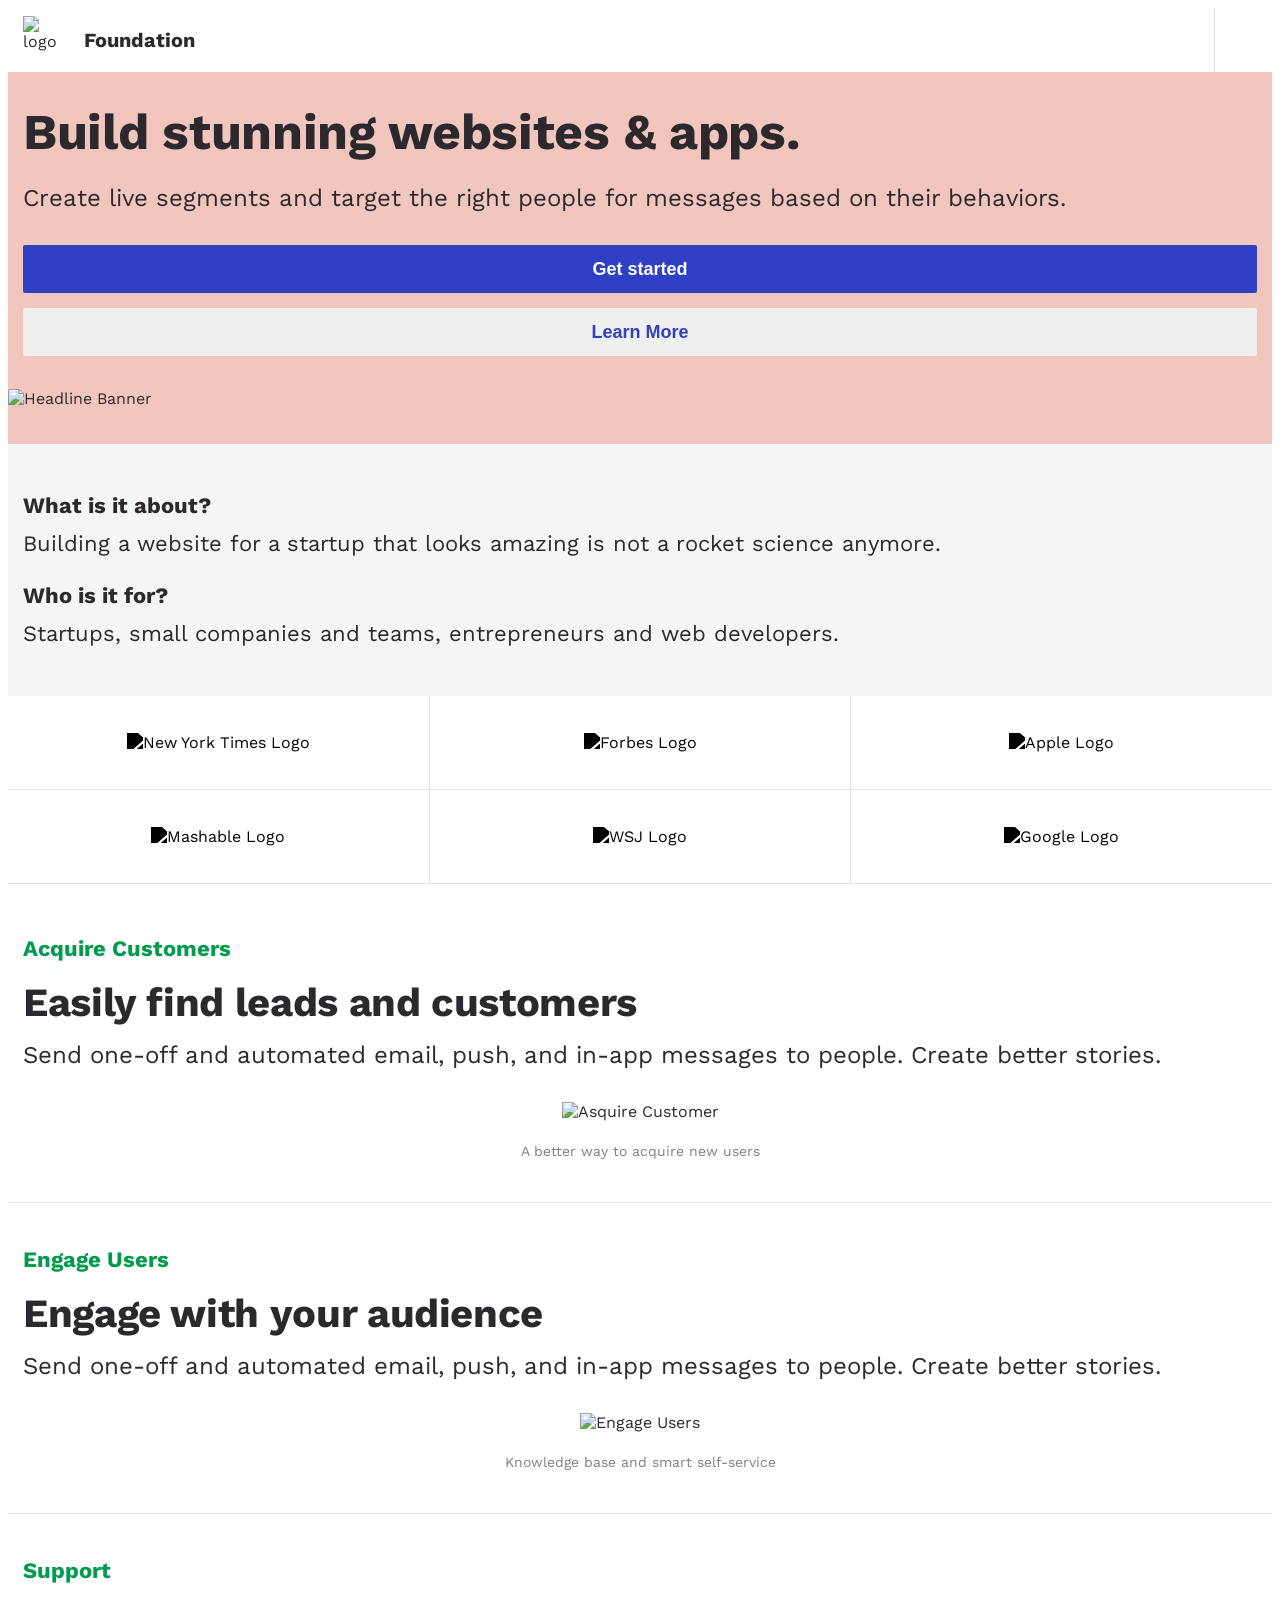
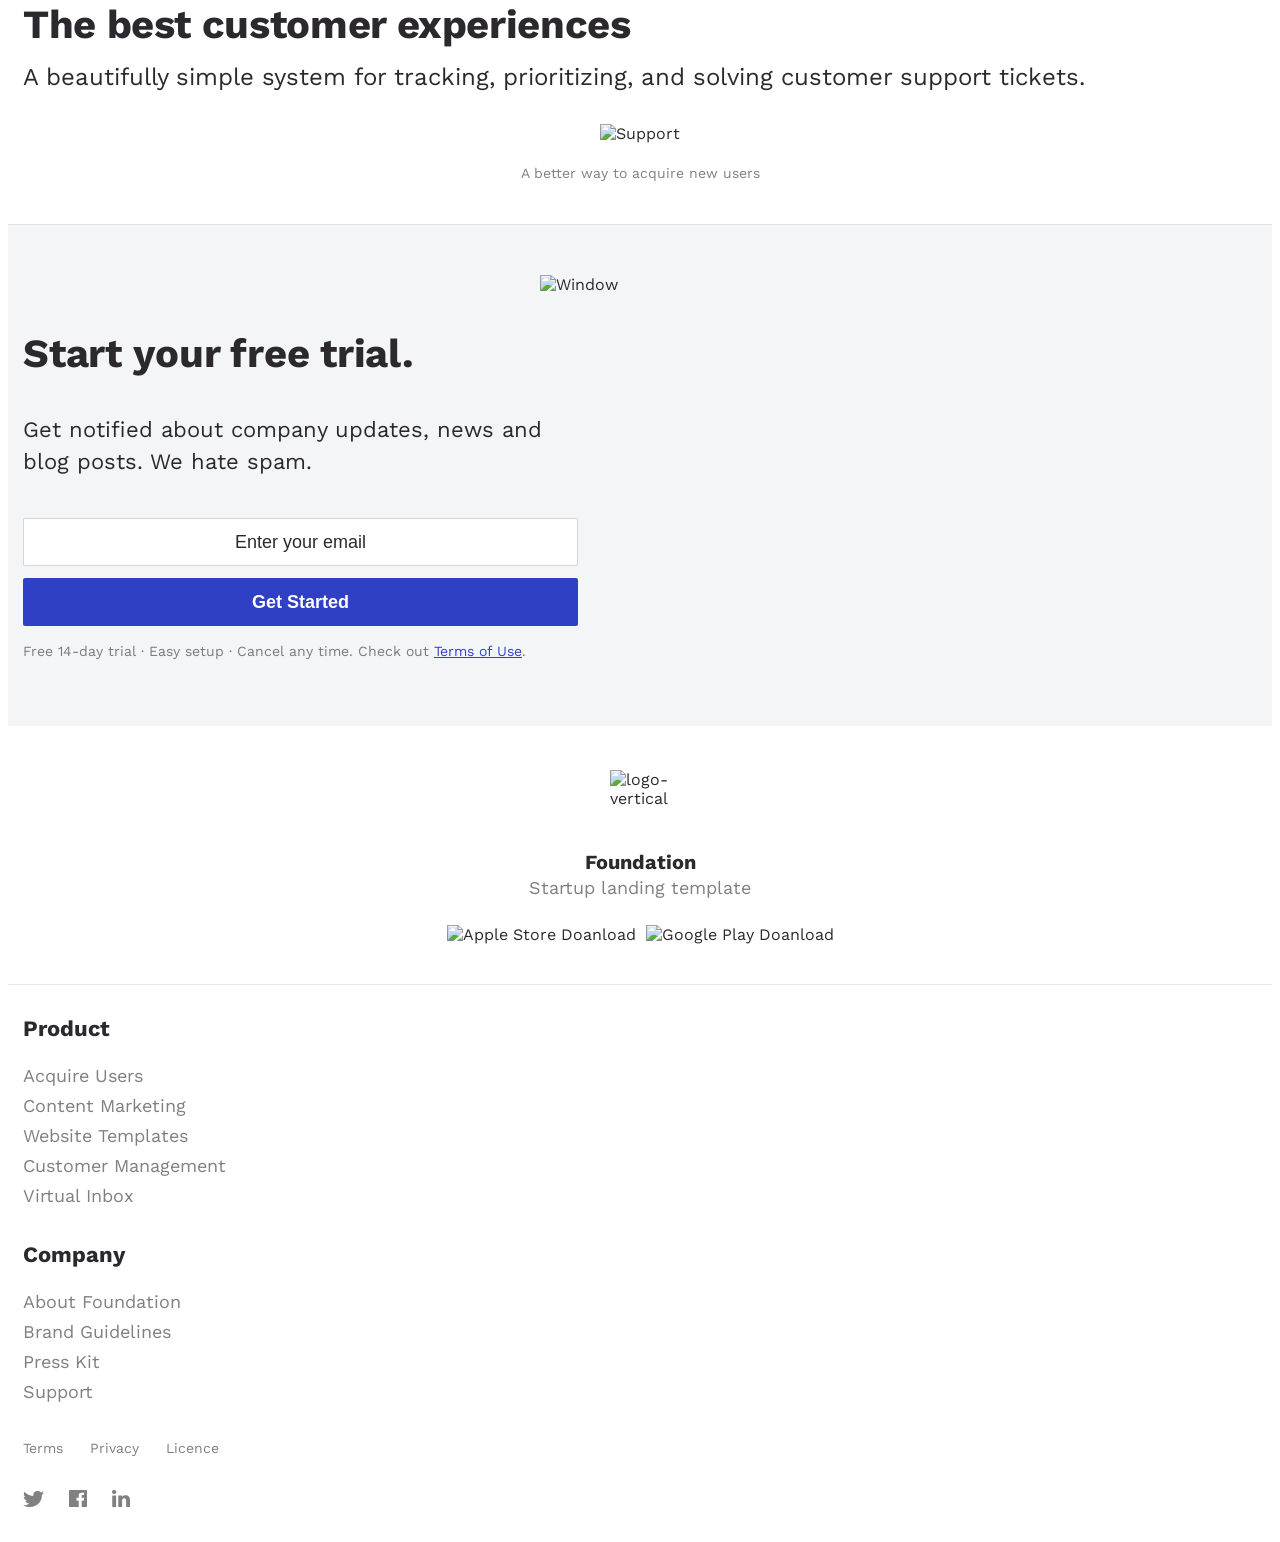
==== commit feac8d55: "order" ====
--- a/website/index.html
+++ b/website/index.html
@@ -154,11 +154,17 @@
 
         <section class="order">
             <img class="order__illusration" src="https://gromcode.s3.eu-central-1.amazonaws.com/front-end/html-css/lesson24/hw1/illustration-window.png" alt="Window">
-            <h3 class="order__title">Start your free trial.</h3>
-            <p class="order__text">Get notified about company updates, news and blog posts. We hate spam.</p>
-            <input class="order__email" type"email" placeholder="Enter your email">
-            <button class="action-button order__button">Get Started</button>
-            <p class="order__terms">Free 14-day trial · Easy setup · Cancel any time. Check out <a class="order__terms-link" href="#">Terms of Use</a>.</p>
+            <div class="order__details">
+                <h3 class="order__title">Start your free trial.</h3>
+                <p class="order__text">Get notified about company updates, news and blog posts. We hate spam.</p>
+                <form class="order__form">
+                    <input class="order__email" type="email" placeholder="Enter your email">
+                    <button class="action-button order__button">Get Started</button>
+                </form>   
+                <p class="order__terms">Free 14-day trial · Easy setup · Cancel any time. Check out <a class="order__terms-link"
+                        href="#">Terms of Use</a>.</p>
+            </div>
+            
         </section>
 
         <!-- Footer -->
--- a/website/styles.css
+++ b/website/styles.css
@@ -675,11 +675,29 @@
   padding: 50px 15px;
   background-color: #F4F5F7;
 }
+@media screen and (min-width: 1400px) {
+  .order {
+    padding: 73px 0 72px 0;
+    display: flex;
+    justify-content: center;
+    align-items: flex-start;
+  }
+}
+.order__details {
+  max-width: 555px;
+}
 .order__illusration {
   max-width: 200px;
   display: block;
   margin: 0 auto;
 }
+@media screen and (min-width: 1400px) {
+  .order__illusration {
+    max-width: 269px;
+    margin: 0;
+    margin-right: 121px;
+  }
+}
 .order__title {
   font-weight: 700;
   font-size: 40px;
@@ -692,6 +710,12 @@
   line-height: 32px;
   margin: 0;
   margin-top: 18px;
+}
+@media screen and (min-width: 1400px) {
+  .order__form {
+    display: flex;
+    margin-top: 26px;
+  }
 }
 .order__email {
   margin-top: 40px;
@@ -704,12 +728,28 @@
   font-size: 18px;
   line-height: 13px;
 }
+@media screen and (min-width: 1400px) {
+  .order__email {
+    margin-top: 0;
+  }
+}
 .order__email::placeholder {
   color: #2B292D;
 }
 .order__button {
   margin-top: 12px;
-  width: 100%;
+}
+@media screen and (max-width: 1399px) {
+  .order__button {
+    width: 100%;
+  }
+}
+@media screen and (min-width: 1400px) {
+  .order__button {
+    margin-top: 0;
+    margin-left: 10px;
+    flex-shrink: 0;
+  }
 }
 .order__terms {
   font-size: 14px;
@@ -732,12 +772,10 @@
 
 .page {
   width: 100%;
-  overflow-x: hidden;
-}
-
-@media screen and (min-width: 400px) {
+}
+@media screen and (min-width: 1400px) {
   .page {
-    width: 1400px;
+    max-width: 1400px;
     margin: auto;
     min-height: 100vh;
     display: flex;
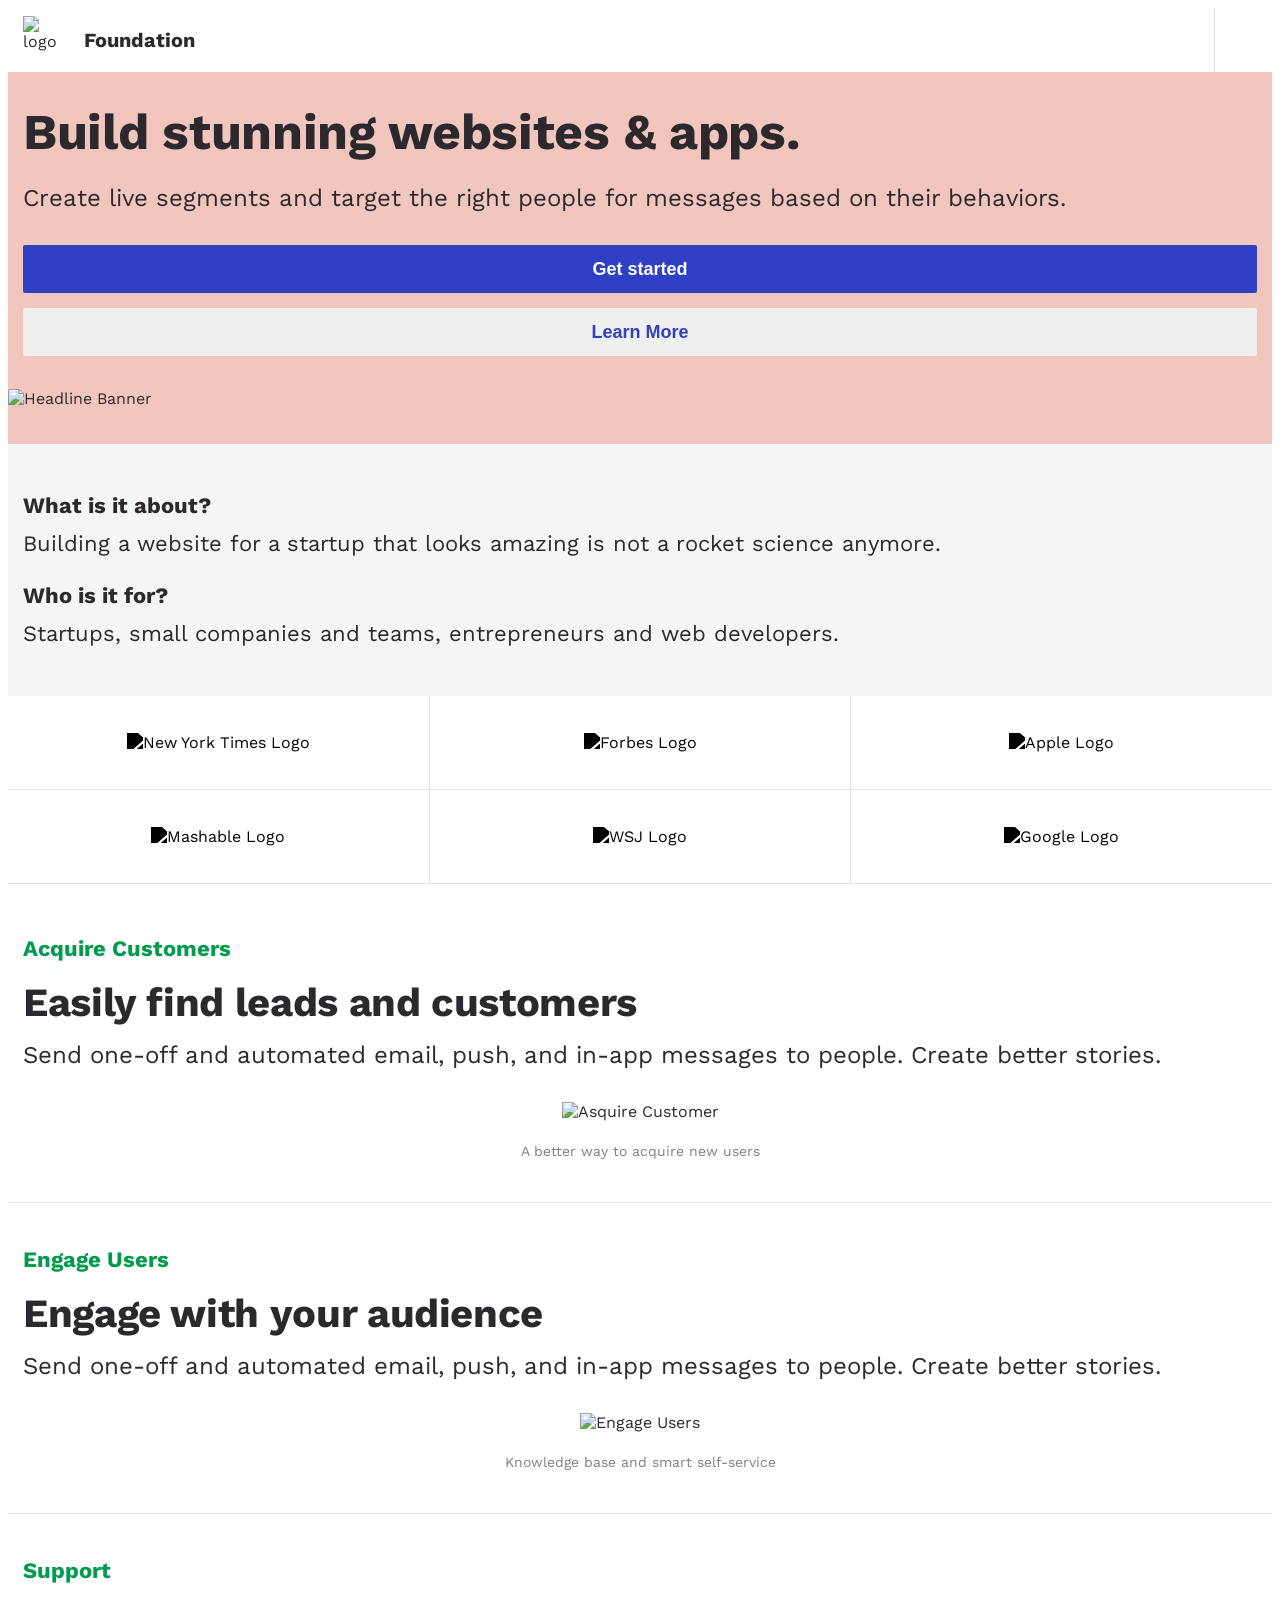
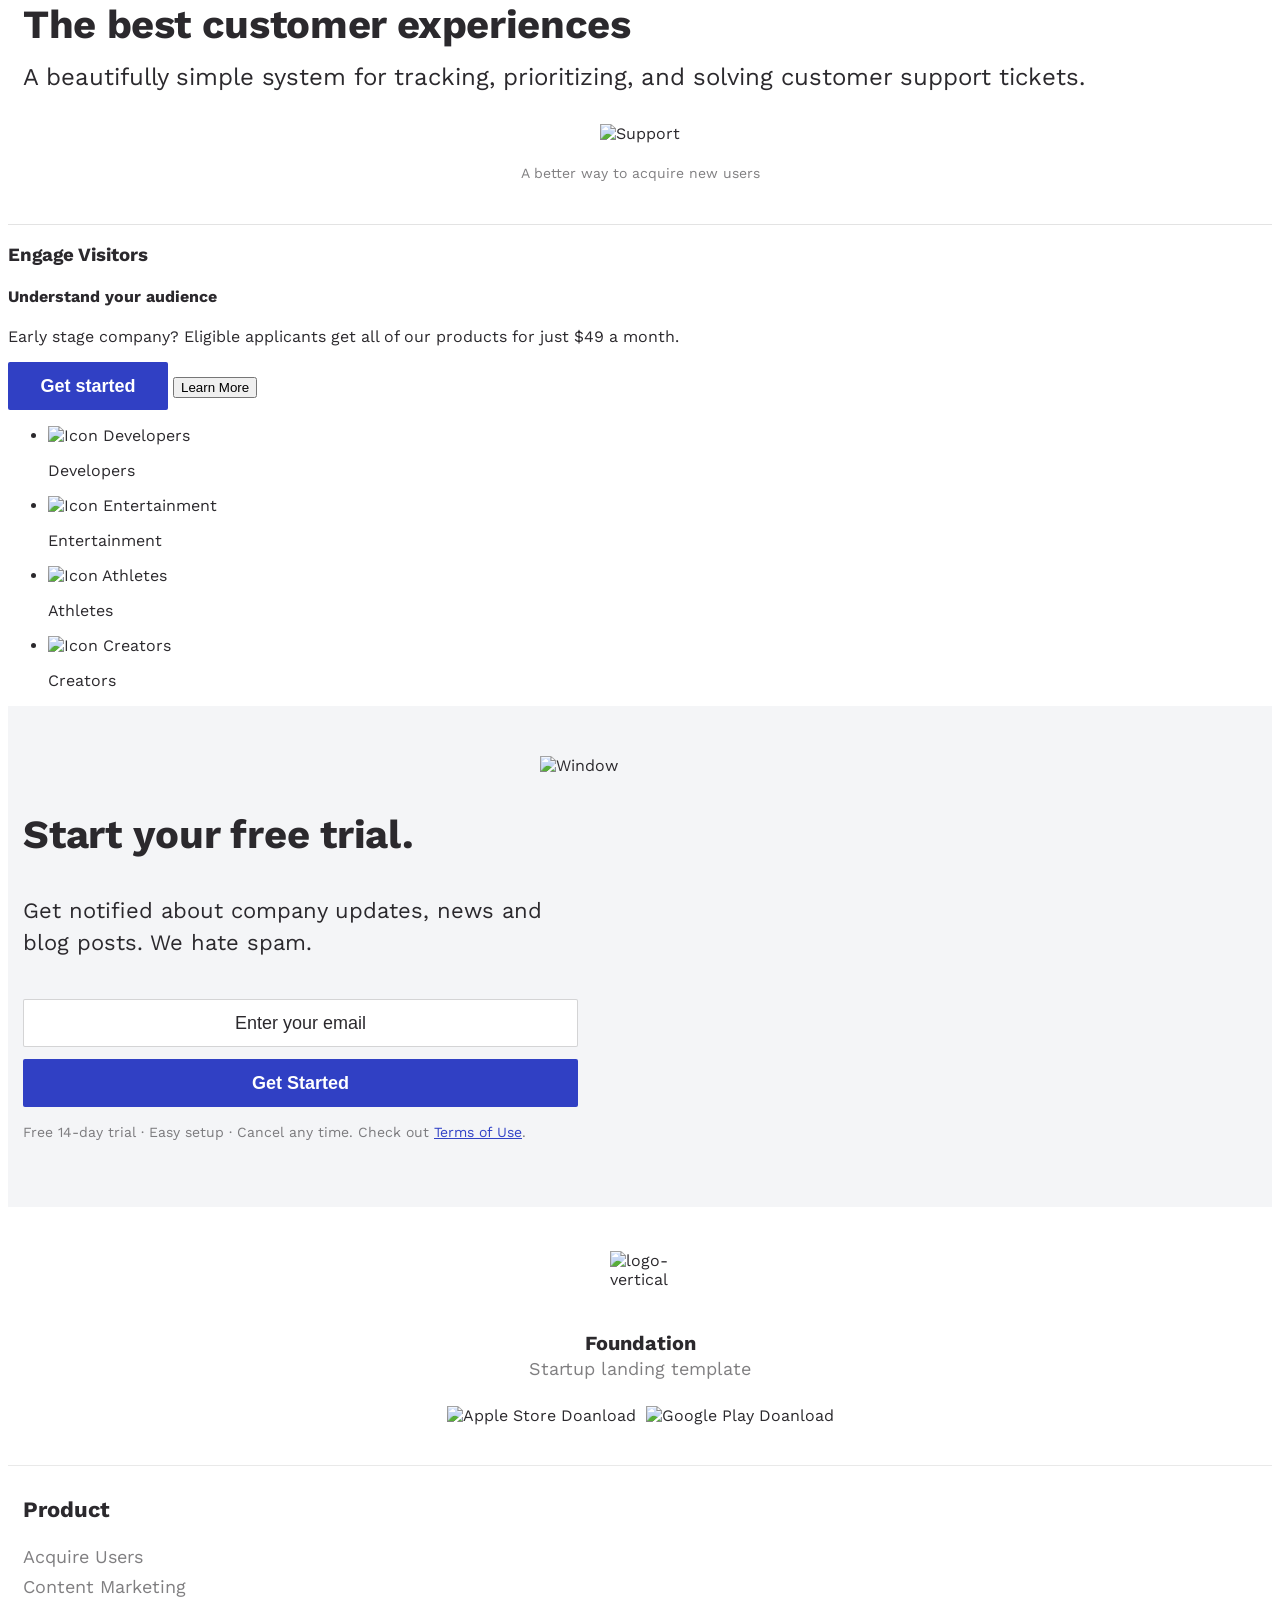
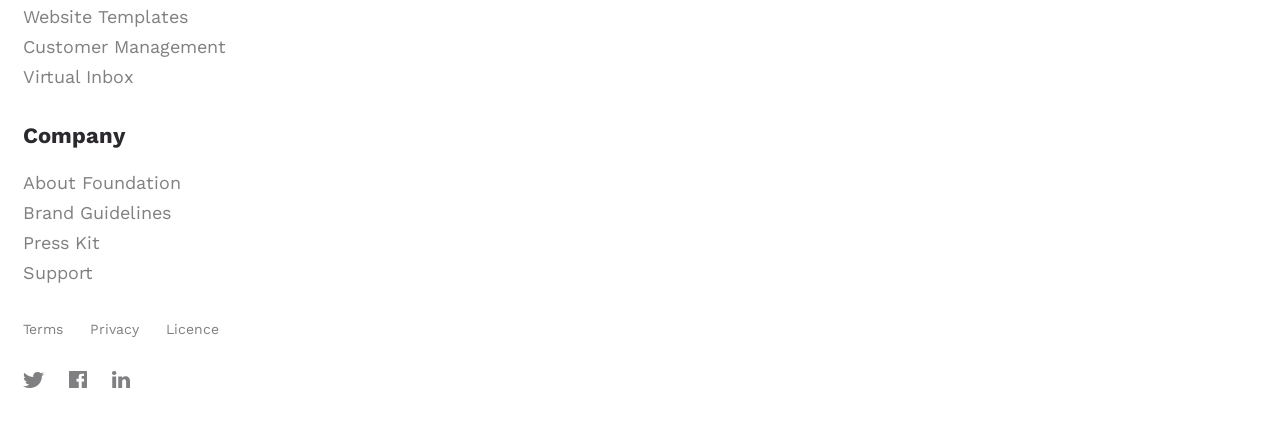
==== commit c72d68b5: "Audiences HTML and icons" ====
--- a/website/index.html
+++ b/website/index.html
@@ -150,6 +150,44 @@
             <img class="feautures__banner" src="https://gromcode.s3.eu-central-1.amazonaws.com/front-end/html-css/lesson24/hw1/invision-screen.png" alt="Invision Screen">
         </section>
 
+        <!-- Audiences -->
+
+        <section class="audiences">
+            <h3>Engage Visitors</h3>
+            <h4>Understand your audience</h4>
+            <p class="audiences__description">Early stage company? Eligible applicants get all of our products for just $49 a month.</p>
+            <div class="audiences__actions">
+                <button class="action-button audiences__actions-btn">Get started</button>
+                <button class="audiences__learn-more-btn audiences__actions-btn">Learn More</button>
+            </div>
+            <ul class="audiences__list">
+                <li class="audiences__item">
+                    <img class="audiences__item-icon" 
+                        src="https://gromcode.s3.eu-central-1.amazonaws.com/front-end/html-css/lesson24/hw1/user-1.png" 
+                        alt="Icon Developers">
+                    <p class="audiences__item-description">Developers</p>
+                </li>
+                <li class="audiences__item">
+                    <img class="audiences__item-icon"
+                        src="https://gromcode.s3.eu-central-1.amazonaws.com/front-end/html-css/lesson24/hw1/user-2.png"
+                        alt="Icon Entertainment">
+                    <p class="audiences__item-description">Entertainment</p>
+                </li>
+                <li class="audiences__item">
+                    <img class="audiences__item-icon"
+                        src="https://gromcode.s3.eu-central-1.amazonaws.com/front-end/html-css/lesson24/hw1/user-3.png"
+                        alt="Icon Athletes">
+                    <p class="audiences__item-description">Athletes</p>
+                </li>
+                <li class="audiences__item">
+                    <img class="audiences__item-icon"
+                        src="https://gromcode.s3.eu-central-1.amazonaws.com/front-end/html-css/lesson24/hw1/user-4.png"
+                        alt="Icon Creators">
+                    <p class="audiences__item-description">Creators</p>
+                </li>
+            </ul>
+        </section>
+
         <!-- Order -->
 
         <section class="order">
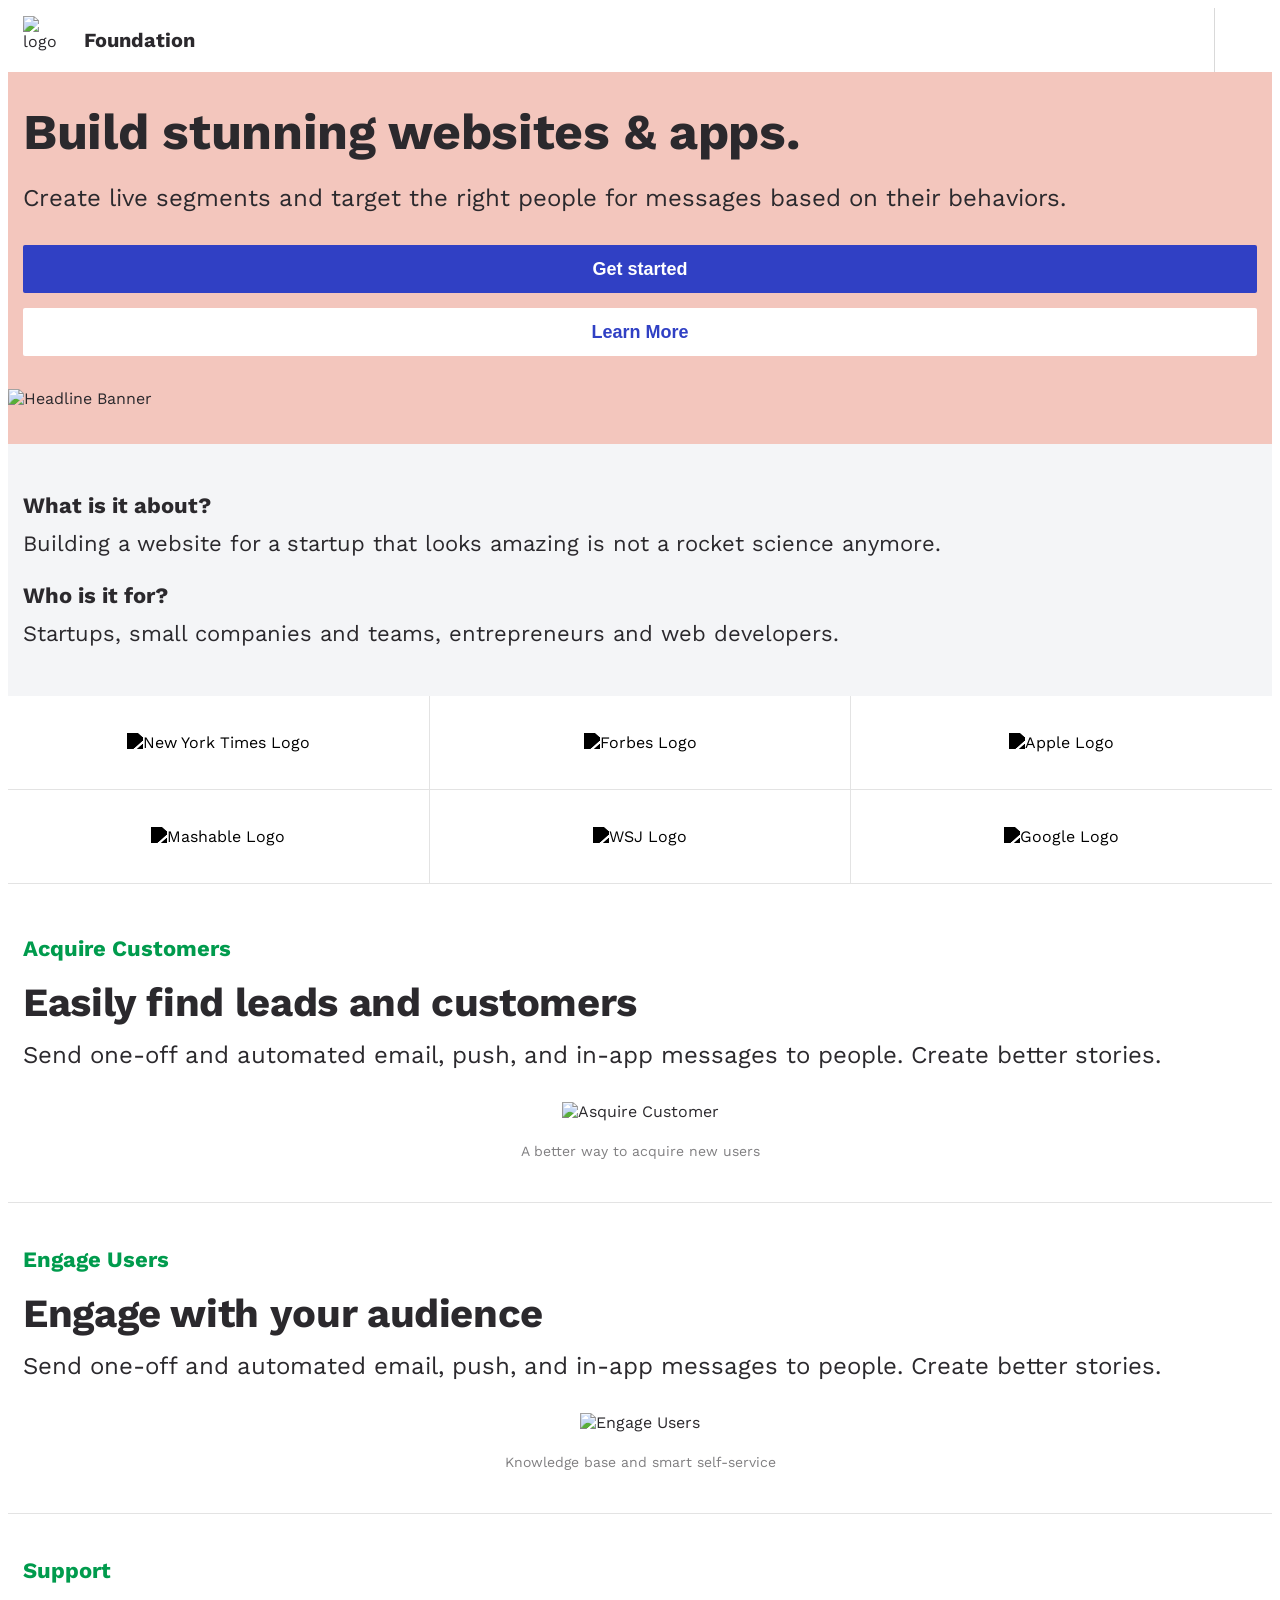
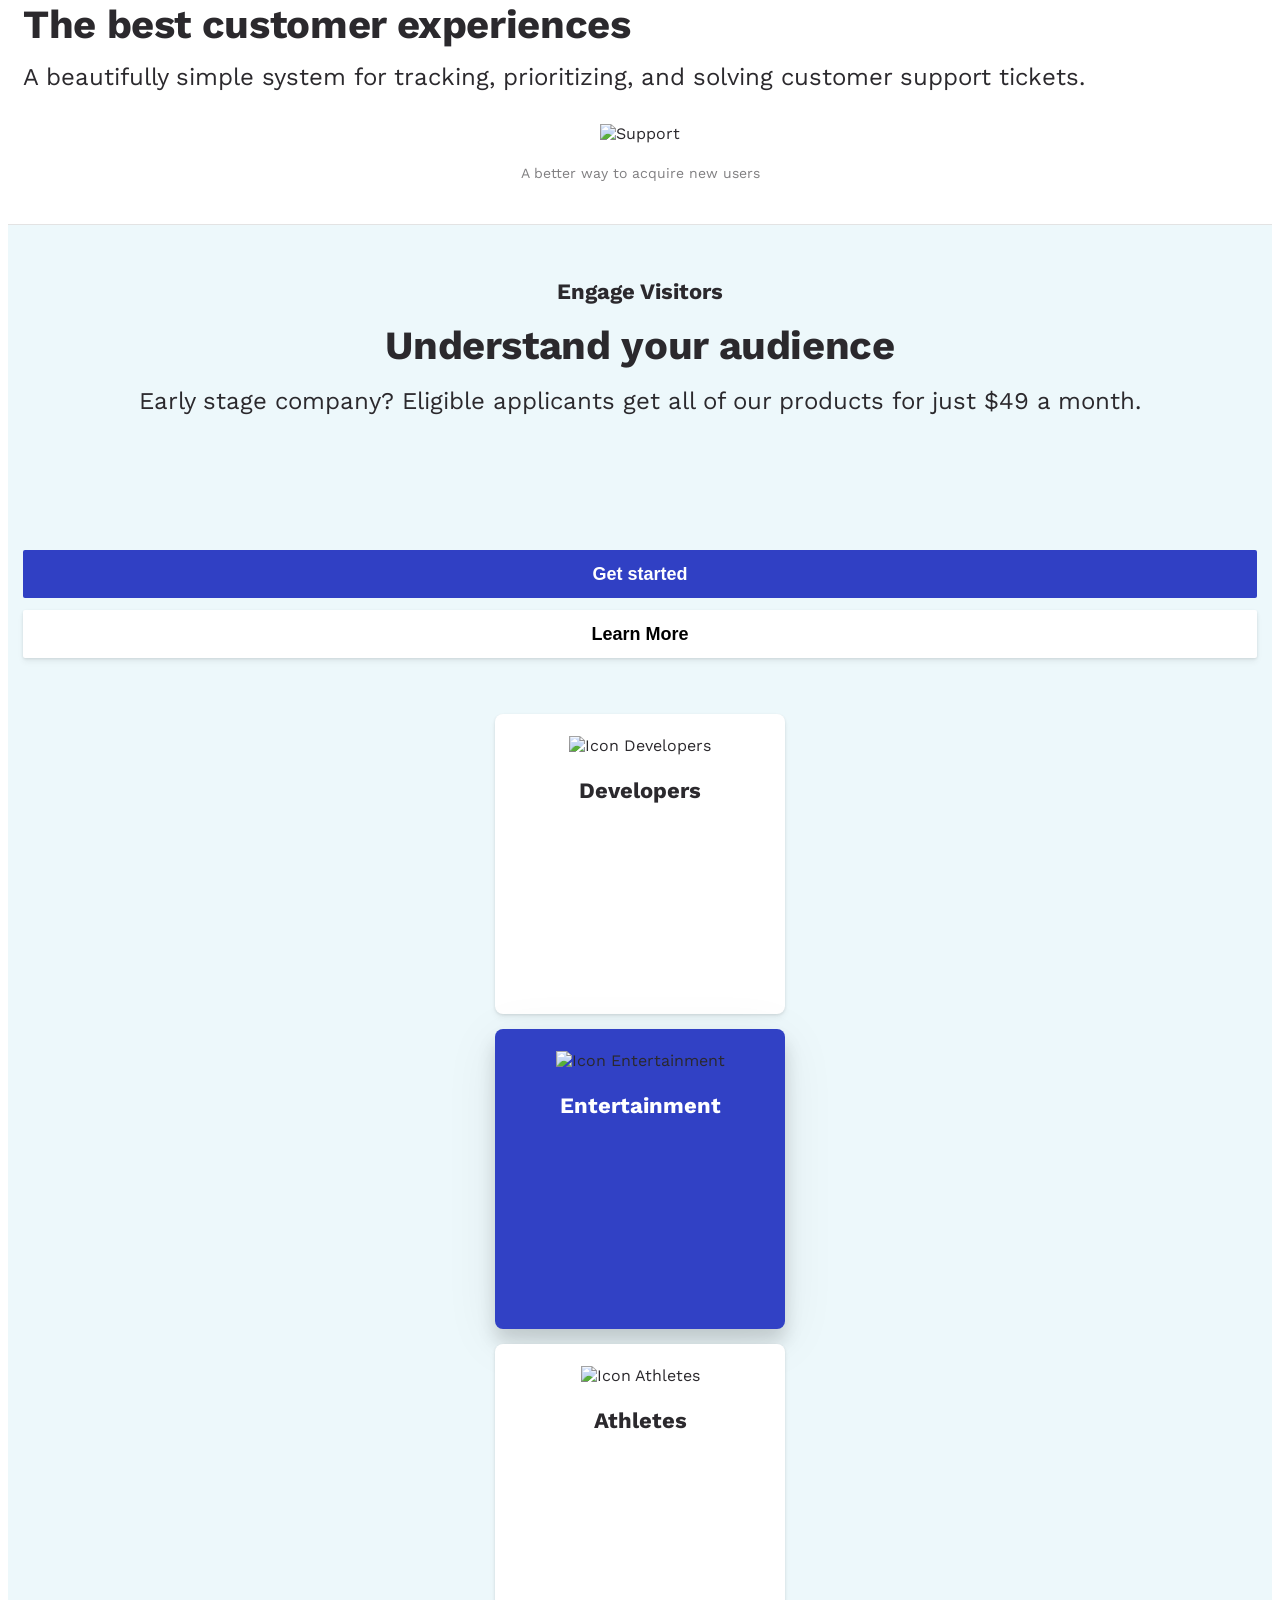
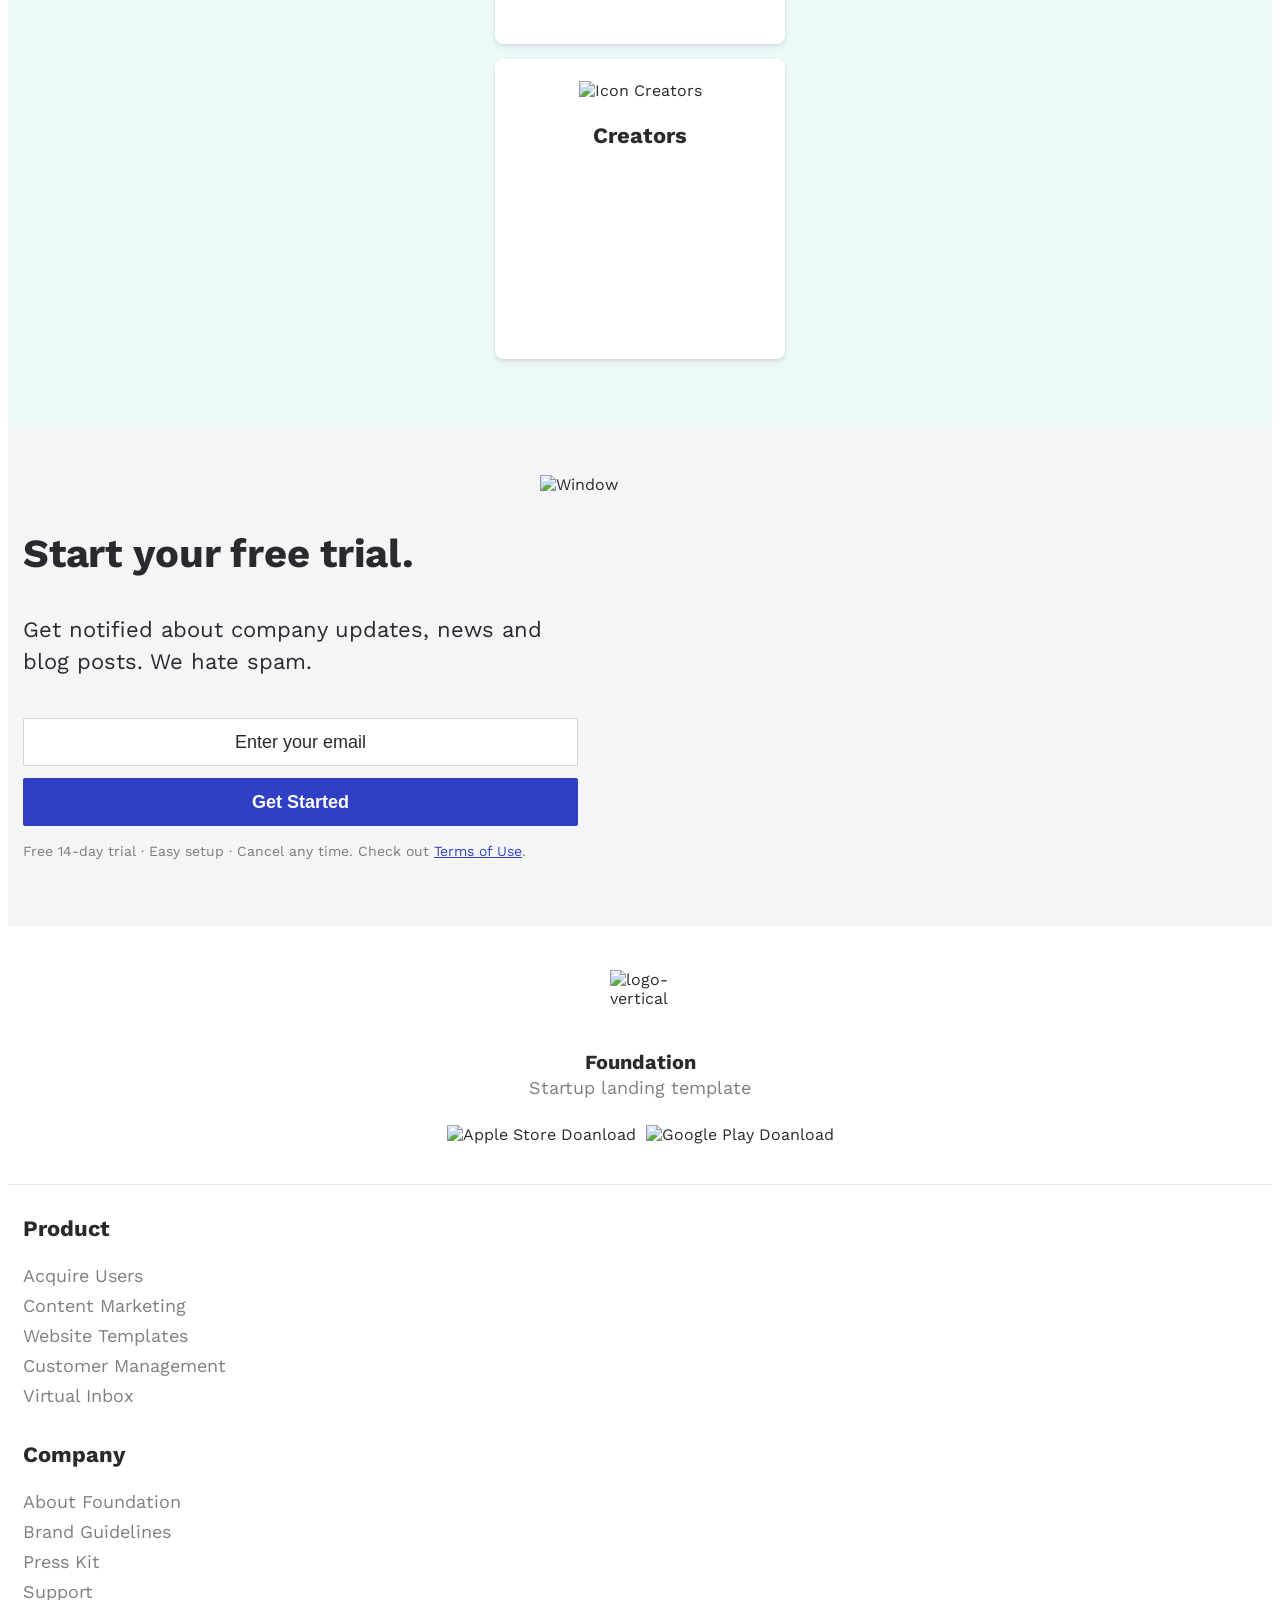
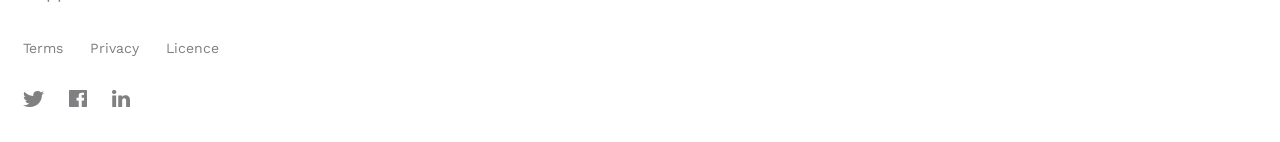
==== commit 0114fc36: "Audiences mobile first SCSS" ====
--- a/website/index.html
+++ b/website/index.html
@@ -153,8 +153,8 @@
         <!-- Audiences -->
 
         <section class="audiences">
-            <h3>Engage Visitors</h3>
-            <h4>Understand your audience</h4>
+            <h3 class="audiences__title">Engage Visitors</h3>
+            <h4 class="audiences__subtitle">Understand your audience</h4>
             <p class="audiences__description">Early stage company? Eligible applicants get all of our products for just $49 a month.</p>
             <div class="audiences__actions">
                 <button class="action-button audiences__actions-btn">Get started</button>
@@ -167,11 +167,11 @@
                         alt="Icon Developers">
                     <p class="audiences__item-description">Developers</p>
                 </li>
-                <li class="audiences__item">
+                <li class="audiences__item-blue">
                     <img class="audiences__item-icon"
                         src="https://gromcode.s3.eu-central-1.amazonaws.com/front-end/html-css/lesson24/hw1/user-2.png"
                         alt="Icon Entertainment">
-                    <p class="audiences__item-description">Entertainment</p>
+                    <p class="audiences__item-description-blue">Entertainment</p>
                 </li>
                 <li class="audiences__item">
                     <img class="audiences__item-icon"
--- a/website/styles.css
+++ b/website/styles.css
@@ -189,6 +189,100 @@
   right: 0;
 }
 
+.audiences {
+  padding: 50px 15px;
+  background-color: rgba(0, 161, 198, 0.07);
+}
+.audiences__title {
+  font-size: 22px;
+  line-height: 34px;
+  text-align: center;
+  margin: 0;
+}
+.audiences__subtitle {
+  font-size: 40px;
+  line-height: 40px;
+  text-align: center;
+  letter-spacing: -0.357143px;
+  margin: 0;
+  margin-top: 17px;
+}
+.audiences__description {
+  min-width: 290px;
+  height: 136px;
+  font-size: 24px;
+  line-height: 34px;
+  text-align: center;
+  margin: 0;
+  margin-top: 18px;
+}
+.audiences__actions-btn {
+  padding: 0;
+  width: 100%;
+  margin-top: 30px;
+}
+.audiences__learn-more-btn {
+  padding: 0;
+  background-color: #fff;
+  color: #000000;
+  min-width: 290px;
+  height: 48px;
+  font-size: 18px;
+  line-height: 13px;
+  text-align: center;
+  font-weight: 700;
+  border-radius: 2px;
+  box-shadow: 0px 1px 3px rgba(0, 0, 0, 0.1), 0px 4px 6px rgba(0, 0, 0, 0.05), inset 0px 1px 0px rgba(255, 255, 255, 0.1);
+  border: none;
+  margin-top: 12px;
+  margin-bottom: 25px;
+}
+.audiences__list {
+  padding: 0 15px;
+  display: flex;
+  flex-direction: column;
+  align-items: center;
+}
+.audiences__item {
+  background-color: #fff;
+  list-style-type: none;
+  min-width: 290px;
+  height: 300px;
+  margin-top: 15px;
+  text-align: center;
+  box-shadow: 0px 1px 3px rgba(0, 0, 0, 0.1), 0px 4px 6px rgba(0, 0, 0, 0.05), inset 0px 1px 0px rgba(255, 255, 255, 0.1);
+  border-radius: 8px;
+}
+.audiences__item-blue {
+  background-color: #3141C5;
+  list-style-type: none;
+  min-width: 290px;
+  height: 300px;
+  margin-top: 15px;
+  text-align: center;
+  box-shadow: 0px 13px 18px rgba(0, 0, 0, 0.15), 0px 11px 55px rgba(0, 0, 0, 0.07);
+  border-radius: 8px;
+}
+.audiences__item-icon {
+  margin: 0;
+  margin-top: 22px;
+}
+.audiences__item-description {
+  margin: 0;
+  margin-top: 22px;
+  font-weight: 700;
+  font-size: 22px;
+  line-height: 28px;
+}
+.audiences__item-description-blue {
+  margin: 0;
+  margin-top: 22px;
+  font-weight: 700;
+  font-size: 22px;
+  line-height: 28px;
+  color: #fff;
+}
+
 .footer {
   margin-top: auto;
   display: flex;
@@ -582,7 +676,7 @@
   }
 }
 .headline__learn-more-btn {
-  background-color: fff;
+  background-color: #fff;
   color: #3040C4;
   width: 158px;
   height: 48px;
